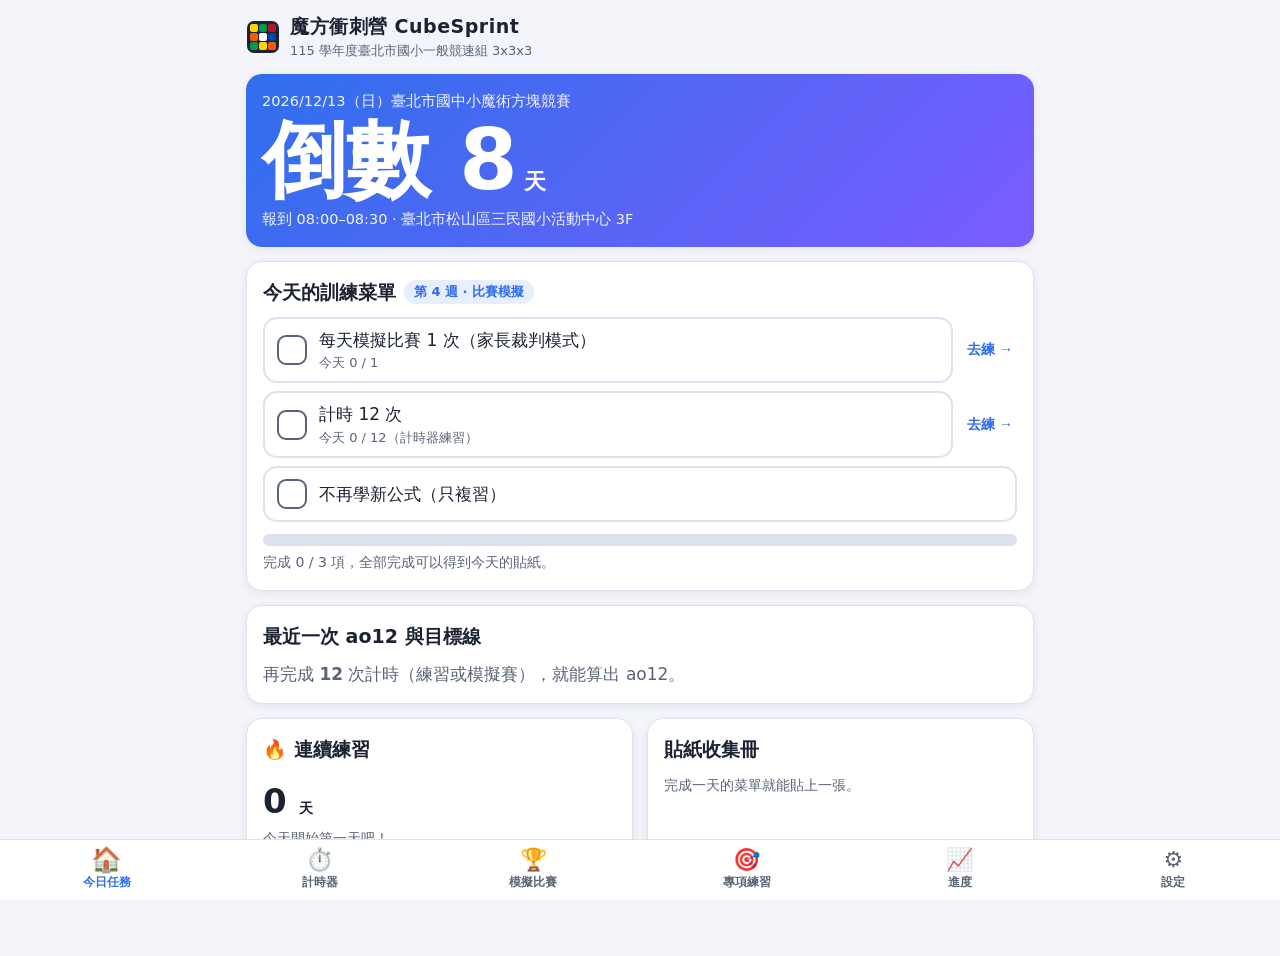
==== cubesprint/index.html @ 71c789ce "Add CubeSprint cube training site (cubesprint/index.html)" ====
<!doctype html>
<html lang="zh-Hant-TW">
<head>
<meta charset="utf-8">
<meta name="viewport" content="width=device-width,initial-scale=1,viewport-fit=cover">
<meta name="theme-color" content="#2f6fed">
<title>魔方衝刺營 CubeSprint</title>
<style>
:root{
  --bg:#f3f5fa;--card:#ffffff;--ink:#1b2333;--muted:#5a6477;--line:#dde3ee;
  --accent:#2f6fed;--accent-ink:#ffffff;--accent-soft:#e7eeff;
  --good:#16884f;--good-soft:#e2f5ea;--warn:#b85f00;--warn-soft:#fff1de;--bad:#c23434;--bad-soft:#fde7e7;
  --gold:#b88a00;--silver:#6f7b8e;--bronze:#a35d22;
  --shadow:0 2px 10px rgba(20,30,60,.07);--radius:16px;color-scheme:light;
}
@media (prefers-color-scheme:dark){
  :root:not([data-theme="light"]){
    --bg:#10141c;--card:#1a202d;--ink:#eef2fa;--muted:#a4aec2;--line:#2c3446;
    --accent:#6d9dff;--accent-ink:#0b1020;--accent-soft:#22304f;
    --good:#45c983;--good-soft:#16332a;--warn:#ffb24d;--warn-soft:#3a2a12;--bad:#ff7d7d;--bad-soft:#3b1e1e;
    --gold:#f0c641;--silver:#b9c3d4;--bronze:#e0a066;--shadow:none;color-scheme:dark;
  }
}
:root[data-theme="dark"]{
  --bg:#10141c;--card:#1a202d;--ink:#eef2fa;--muted:#a4aec2;--line:#2c3446;
  --accent:#6d9dff;--accent-ink:#0b1020;--accent-soft:#22304f;
  --good:#45c983;--good-soft:#16332a;--warn:#ffb24d;--warn-soft:#3a2a12;--bad:#ff7d7d;--bad-soft:#3b1e1e;
  --gold:#f0c641;--silver:#b9c3d4;--bronze:#e0a066;--shadow:none;color-scheme:dark;
}
*{box-sizing:border-box}
html,body{margin:0;padding:0}
body{background:var(--bg);color:var(--ink);font-family:"PingFang TC","Noto Sans TC","Microsoft JhengHei",system-ui,-apple-system,"Segoe UI",sans-serif;font-size:17px;line-height:1.55;overflow-x:hidden;padding-bottom:calc(76px + env(safe-area-inset-bottom));-webkit-tap-highlight-color:transparent}
.num,.mono{font-variant-numeric:tabular-nums}
.mono{font-family:ui-monospace,"SF Mono",Menlo,Consolas,monospace}
header.top{display:flex;align-items:center;gap:10px;padding:12px 16px;max-width:820px;margin:0 auto}
header.top .logo{width:34px;height:34px;flex:none}
header.top h1{font-size:19px;margin:0;font-weight:800;letter-spacing:.5px}
header.top .sub{font-size:13px;color:var(--muted)}
main{max-width:820px;margin:0 auto;padding:0 16px}
.page{display:none}
.page.on{display:block}
h2{font-size:19px;margin:0 0 10px;display:flex;align-items:center;gap:8px;flex-wrap:wrap}
h3{font-size:17px;margin:14px 0 8px}
.card{background:var(--card);border:1px solid var(--line);border-radius:var(--radius);padding:16px;margin:0 0 14px;box-shadow:var(--shadow)}
.muted{color:var(--muted)}
.small{font-size:14px}
.tiny{font-size:12.5px}
.pill{display:inline-block;font-size:13px;font-weight:600;padding:2px 10px;border-radius:999px;background:var(--accent-soft);color:var(--accent)}
.pill.good{background:var(--good-soft);color:var(--good)}
.pill.warn{background:var(--warn-soft);color:var(--warn)}
.grid2{display:grid;grid-template-columns:1fr 1fr;gap:14px}
.grid3{display:grid;grid-template-columns:repeat(3,1fr);gap:10px}
@media (max-width:560px){.grid2{grid-template-columns:1fr}}
.btn{appearance:none;border:1px solid var(--line);background:var(--card);color:var(--ink);font:inherit;font-weight:700;min-height:48px;padding:8px 18px;border-radius:12px;cursor:pointer;display:inline-flex;align-items:center;justify-content:center;gap:6px;text-decoration:none;touch-action:manipulation}
.btn:hover{border-color:var(--accent)}
.btn:focus-visible,.tab:focus-visible,.chk:focus-visible{outline:3px solid var(--accent);outline-offset:2px}
.btn.primary{background:var(--accent);border-color:var(--accent);color:var(--accent-ink)}
.btn.good{background:var(--good);border-color:var(--good);color:#fff}
.btn.danger{background:var(--bad);border-color:var(--bad);color:#fff}
.btn.big{min-height:64px;font-size:20px;padding:10px 24px;width:100%}
.btn.sm{min-height:48px;padding:4px 12px;font-size:15px}
.btn[disabled]{opacity:.45;cursor:not-allowed}
.btn.on{background:var(--accent-soft);border-color:var(--accent);color:var(--accent)}
.row{display:flex;gap:10px;flex-wrap:wrap;align-items:center}
.row > .grow{flex:1}
.stack > * + *{margin-top:10px}
/* nav */
nav.tabs{position:fixed;left:0;right:0;bottom:0;z-index:50;background:var(--card);border-top:1px solid var(--line);display:grid;grid-template-columns:repeat(6,1fr);padding-bottom:env(safe-area-inset-bottom)}
.tab{appearance:none;border:0;background:none;color:var(--muted);font:inherit;font-size:12px;font-weight:700;min-height:60px;display:flex;flex-direction:column;align-items:center;justify-content:center;gap:2px;cursor:pointer;padding:4px 0}
.tab .ic{font-size:22px;line-height:1}
.tab.on{color:var(--accent)}
.tab.on .ic{transform:scale(1.12)}
/* banner */
#banner{max-width:820px;margin:0 auto 10px;padding:0 16px}
#banner .inner{background:var(--warn-soft);color:var(--warn);border:1px solid var(--warn);border-radius:12px;padding:10px 14px;font-weight:700;font-size:15px}
/* home */
.hero{background:linear-gradient(135deg,var(--accent),#7b5cff);color:#fff;border:0}
.hero .days{font-size:clamp(46px,14vw,84px);font-weight:900;line-height:1;margin:6px 0}
.hero .days small{font-size:22px;font-weight:800;margin-left:6px}
.hero .meta{font-size:14.5px;opacity:.92}
.check-list{list-style:none;margin:0;padding:0}
.check-list li + li{margin-top:8px}
.chk{width:100%;display:flex;align-items:center;gap:12px;text-align:left;border:2px solid var(--line);background:var(--card);color:var(--ink);font:inherit;border-radius:14px;min-height:56px;padding:8px 12px;cursor:pointer}
.chk .box{width:30px;height:30px;border-radius:9px;border:2px solid var(--muted);flex:none;display:flex;align-items:center;justify-content:center;font-size:18px}
.chk.done{border-color:var(--good);background:var(--good-soft)}
.chk.done .box{background:var(--good);border-color:var(--good);color:#fff}
.chk .txt{flex:1}
.chk .stk{font-size:26px;animation:pop .45s ease-out}
.chk .prog{font-size:13px;color:var(--muted);display:block}
.go{font-size:14px;font-weight:700;color:var(--accent);background:none;border:0;cursor:pointer;min-height:48px;padding:0 4px;white-space:nowrap;flex:none}
@keyframes pop{0%{transform:scale(.2) rotate(-30deg);opacity:0}70%{transform:scale(1.25) rotate(8deg)}100%{transform:scale(1)}}
.bar{height:12px;border-radius:99px;background:var(--line);overflow:hidden}
.bar > i{display:block;height:100%;background:var(--good);border-radius:99px;transition:width .4s}
.bigsticker{font-size:56px;text-align:center;animation:pop .6s ease-out}
.gap-row{display:flex;align-items:center;gap:10px;padding:8px 0;border-top:1px dashed var(--line)}
.gap-row:first-of-type{border-top:0}
.dot{width:14px;height:14px;border-radius:50%;flex:none}
.c-gold{background:var(--gold)}.c-silver{background:var(--silver)}.c-bronze{background:var(--bronze)}
.stat-big{font-size:34px;font-weight:900}
.stickers{display:flex;flex-wrap:wrap;gap:6px;font-size:28px}
/* timer page */
.scramble{font-size:clamp(19px,4.6vw,26px);font-weight:700;word-spacing:4px;letter-spacing:.5px;line-height:1.5}
.pad{user-select:none;-webkit-user-select:none;touch-action:none;border:2px dashed var(--line);border-radius:20px;min-height:min(40vh,320px);display:flex;flex-direction:column;align-items:center;justify-content:center;text-align:center;padding:16px;cursor:pointer;background:var(--card)}
.pad .t{font-size:clamp(56px,17vw,120px);font-weight:900;line-height:1.05}
.pad .h{color:var(--muted);font-size:15px;margin-top:6px}
.stats{display:grid;grid-template-columns:repeat(3,1fr);gap:8px;margin-top:12px}
.stat{background:var(--bg);border-radius:12px;padding:8px 10px;text-align:center}
.stat .k{font-size:13px;color:var(--muted);font-weight:700}
.stat .v{font-size:22px;font-weight:900}
.solves{list-style:none;margin:0;padding:0}
.solves li{display:flex;align-items:center;gap:6px;padding:6px 0;border-top:1px solid var(--line);flex-wrap:wrap}
.solves li:first-child{border-top:0}
.solves .n{width:34px;color:var(--muted);font-size:14px}
.solves .tm{flex:1;font-size:20px;font-weight:800;min-width:90px}
.solves .btn.sm{min-width:52px}
/* overlay */
#ov{position:fixed;inset:0;z-index:100;background:var(--bg);display:none;flex-direction:column;align-items:center;justify-content:center;user-select:none;-webkit-user-select:none;touch-action:none;padding:16px}
#ov.show{display:flex}
#ov .lab{position:absolute;top:calc(14px + env(safe-area-inset-top));left:16px;right:120px;font-weight:800;color:var(--muted)}
#ov .x{position:absolute;top:calc(8px + env(safe-area-inset-top));right:12px}
#ov .time{font-size:clamp(84px,26vw,240px);font-weight:900;line-height:1}
#ov .hint{margin-top:14px;color:var(--muted);font-size:18px;font-weight:700;text-align:center}
#ov.hold .time{color:var(--bad)}
#ov.ready .time{color:var(--good)}
#ov.insp .time{color:var(--warn)}
#ov.res .time{color:var(--accent)}
/* modal & toast */
#modal{position:fixed;inset:0;z-index:200;background:rgba(10,14,24,.55);display:flex;align-items:center;justify-content:center;padding:16px}
#modal[hidden]{display:none}
.modal-card{background:var(--card);color:var(--ink);border-radius:18px;max-width:520px;width:100%;max-height:88vh;overflow:auto;padding:20px;border:1px solid var(--line)}
#toast{position:fixed;left:50%;top:16px;transform:translateX(-50%);z-index:300;max-width:min(92vw,520px);pointer-events:none}
#toast .t{background:var(--ink);color:var(--bg);font-weight:800;padding:12px 18px;border-radius:14px;margin-bottom:8px;box-shadow:0 6px 20px rgba(0,0,0,.25);animation:pop .35s ease-out;text-align:center}
#confetti{position:fixed;inset:0;pointer-events:none;z-index:250;overflow:hidden}
#confetti i{position:absolute;top:-20px;width:10px;height:16px;border-radius:3px;animation:fall linear forwards}
@keyframes fall{to{transform:translateY(110vh) rotate(720deg)}}
@media (prefers-reduced-motion:reduce){#confetti{display:none}.chk .stk,.bigsticker,#toast .t{animation:none}}
/* drills */
.seg{display:flex;gap:6px;flex-wrap:wrap}
.seg .btn{flex:1;min-width:0}
.alg-grid{display:grid;grid-template-columns:repeat(auto-fill,minmax(150px,1fr));gap:10px}
.alg-card{border:2px solid var(--line);border-radius:14px;padding:10px;background:var(--card);display:flex;flex-direction:column;gap:6px}
.alg-card.know{border-color:var(--good)}
.alg-card.shaky{border-color:var(--warn)}
.alg-card .nm{font-weight:900;font-size:18px}
.alg-card .al{font-size:13px;word-break:break-word}
.alg-card .st{display:grid;grid-template-columns:repeat(3,1fr);gap:4px}
.alg-card .st button{min-height:44px;font-size:13px;padding:2px;border-radius:9px;border:1px solid var(--line);background:var(--bg);color:var(--ink);font-weight:700;cursor:pointer}
.alg-card .st button.on.k{background:var(--good);color:#fff;border-color:var(--good)}
.alg-card .st button.on.s{background:var(--warn);color:#fff;border-color:var(--warn)}
.alg-card .st button.on.u{background:var(--muted);color:var(--card);border-color:var(--muted)}
.diagram{width:100%;max-width:150px;margin:0 auto;display:block}
.beat{width:46px;height:46px;border-radius:50%;background:var(--line);transition:background .05s}
.beat.on{background:var(--accent)}
input[type=range]{width:100%;min-height:40px}
input[type=number],input[type=text],select{font:inherit;min-height:48px;padding:6px 12px;border-radius:12px;border:1px solid var(--line);background:var(--bg);color:var(--ink);max-width:100%}
.switch{display:flex;align-items:center;justify-content:space-between;gap:12px;padding:10px 0;border-top:1px solid var(--line);cursor:pointer}
.switch:first-child{border-top:0}
.switch input{width:26px;height:26px;flex:none;accent-color:var(--accent)}
.test{display:flex;gap:8px;padding:6px 0;border-top:1px solid var(--line);font-size:14.5px}
.test .r{font-weight:900;flex:none;width:64px}
.test .r.p{color:var(--good)}.test .r.f{color:var(--bad)}.test .r.s{color:var(--warn)}
svg text{font-family:inherit}
.chart{width:100%;height:auto;display:block}
.legend{display:flex;gap:14px;flex-wrap:wrap;font-size:13px;color:var(--muted);margin-top:6px}
.legend span{display:inline-flex;align-items:center;gap:5px}
.legend i{display:inline-block;width:18px;height:4px;border-radius:2px}
.prob{display:grid;grid-template-columns:1fr 1fr;gap:10px}
.prob .p{background:var(--bg);border-radius:14px;padding:12px;text-align:center}
.prob .p b{display:block;font-size:34px;font-weight:900}
.mock-res{font-size:clamp(44px,13vw,72px);font-weight:900;line-height:1.1;text-align:center}
table.tb{width:100%;border-collapse:collapse;font-size:15px}
table.tb th,table.tb td{padding:6px 4px;border-top:1px solid var(--line);text-align:left}
table.tb th{color:var(--muted);font-size:13px}
.sr{position:absolute;width:1px;height:1px;overflow:hidden;clip:rect(0 0 0 0)}
</style>
</head>
<body>
<header class="top">
  <svg class="logo" viewBox="0 0 34 34" aria-hidden="true"><rect x="1" y="1" width="32" height="32" rx="7" fill="#1b2333"/><g><rect x="4" y="4" width="8" height="8" rx="2" fill="#ffd500"/><rect x="13" y="4" width="8" height="8" rx="2" fill="#009b48"/><rect x="22" y="4" width="8" height="8" rx="2" fill="#b71234"/><rect x="4" y="13" width="8" height="8" rx="2" fill="#ff5800"/><rect x="13" y="13" width="8" height="8" rx="2" fill="#ffffff"/><rect x="22" y="13" width="8" height="8" rx="2" fill="#0046ad"/><rect x="4" y="22" width="8" height="8" rx="2" fill="#009b48"/><rect x="13" y="22" width="8" height="8" rx="2" fill="#ffd500"/><rect x="22" y="22" width="8" height="8" rx="2" fill="#ff5800"/></g></svg>
  <div><h1>魔方衝刺營 CubeSprint</h1><div class="sub">115 學年度臺北市國小一般競速組 3x3x3</div></div>
</header>
<div id="banner" hidden><div class="inner" id="bannerText"></div></div>
<main>
  <section class="page" id="page-home" aria-label="今日任務"></section>
  <section class="page" id="page-timer" aria-label="計時器"></section>
  <section class="page" id="page-mock" aria-label="模擬比賽"></section>
  <section class="page" id="page-drills" aria-label="專項練習"></section>
  <section class="page" id="page-progress" aria-label="進度"></section>
  <section class="page" id="page-settings" aria-label="設定與資料"></section>
</main>
<nav class="tabs" aria-label="主選單">
  <button class="tab" data-page="home"><span class="ic">🏠</span>今日任務</button>
  <button class="tab" data-page="timer"><span class="ic">⏱️</span>計時器</button>
  <button class="tab" data-page="mock"><span class="ic">🏆</span>模擬比賽</button>
  <button class="tab" data-page="drills"><span class="ic">🎯</span>專項練習</button>
  <button class="tab" data-page="progress"><span class="ic">📈</span>進度</button>
  <button class="tab" data-page="settings"><span class="ic">⚙️</span>設定</button>
</nav>
<div id="ov" role="dialog" aria-live="polite">
  <div class="lab" id="ovLab"></div>
  <button class="btn sm x" id="ovX" type="button">✕ 取消</button>
  <div class="time num" id="ovTime">0.00</div>
  <div class="hint" id="ovHint"></div>
</div>
<div id="modal" hidden></div>
<div id="toast" aria-live="polite"></div>
<div id="confetti" aria-hidden="true"></div>

<script>
/*CORE-START*/
const CS = (function () {
  'use strict';
  const COMP_DATE = '2026-12-13';
  const INSPECTION_MS = 15000, PLUS2_MS = 17000, LIMIT_MS = 120000;
  const TARGETS = [
    { id: 'top6', label: '前六名（優勝）', short: '前六名線', seconds: 11.62, color: 'gold' },
    { id: 'merit', label: '前三十（優等）', short: '優等線', seconds: 16.48, color: 'silver' },
    { id: 'final', label: '進決賽參考', short: '進決賽參考線', seconds: 22.43, color: 'bronze' }
  ];
  const REF_POINTS = [[9.08, 1], [11.62, 6], [16.48, 30], [22.43, 48]];
  const DEFAULT_SETTINGS = { inspection_enforced: true, voice: true, hide_timer: false, nerve_factor: 1.05, inspection_practice: true, theme: 'auto', bpm: 60 };

  /* ---------- 打亂 ---------- */
  const FACES = ['R', 'L', 'U', 'D', 'F', 'B'];
  const AXIS = { R: 0, L: 0, U: 1, D: 1, F: 2, B: 2 };
  const SUF = ['', "'", '2'];
  function genScramble(rng, len) {
    rng = rng || Math.random; len = len || 20;
    const out = [];
    while (out.length < len) {
      const f = FACES[Math.floor(rng() * 6)];
      const n = out.length;
      if (n >= 1 && out[n - 1][0] === f) continue;
      if (n >= 2 && AXIS[out[n - 1][0]] === AXIS[f] && AXIS[out[n - 2][0]] === AXIS[f]) continue;
      out.push(f + SUF[Math.floor(rng() * 3)]);
    }
    return out.join(' ');
  }
  function checkScramble(s) {
    const t = s.split(' ');
    if (t.length !== 20) return '步數不是 20';
    for (let i = 0; i < t.length; i++) {
      if (!/^[RLUDFB]('|2)?$/.test(t[i])) return '出現不合法的步驟 ' + t[i];
      if (i >= 1 && t[i][0] === t[i - 1][0]) return '相鄰同面：' + t[i - 1] + ' ' + t[i];
      if (i >= 2 && AXIS[t[i][0]] === AXIS[t[i - 1][0]] && AXIS[t[i][0]] === AXIS[t[i - 2][0]]) return '連續三步同軸：' + t.slice(i - 2, i + 1).join(' ');
    }
    return null;
  }

  /* ---------- 成績統計 ---------- */
  function eff(s) { if (!s) return null; if (s.penalty === 'DNF') return Infinity; return s.ms + (s.penalty === '+2' ? 2000 : 0); }
  // values: 已含罰秒的毫秒數，DNF = Infinity；去掉最快與最慢後平均；兩次以上 DNF 結果為 DNF
  function aoN(values, n) {
    if (values.length < n) return null;
    const w = values.slice(-n);
    if (w.filter(v => v === Infinity).length >= 2) return Infinity;
    const s = w.slice().sort((a, b) => a - b);
    const mid = s.slice(1, n - 1);
    return mid.reduce((a, b) => a + b, 0) / mid.length;
  }
  function bestAoN(values, n) {
    let best = null;
    for (let i = n; i <= values.length; i++) {
      const a = aoN(values.slice(i - n, i), n);
      if (a !== null && a !== Infinity && (best === null || a < best)) best = a;
    }
    return best;
  }
  function bestOf(values) { let b = null; for (const v of values) if (Number.isFinite(v) && (b === null || v < b)) b = v; return b; }
  function meanValid(values) { const v = values.filter(Number.isFinite); return v.length ? v.reduce((a, b) => a + b, 0) / v.length : null; }
  function inspectionPenalty(elapsedMs) { if (elapsedMs <= INSPECTION_MS) return 'none'; if (elapsedMs <= PLUS2_MS) return '+2'; return 'DNF'; }
  function runLimit(elapsedMs) { return elapsedMs >= LIMIT_MS ? { ms: LIMIT_MS, penalty: 'DNF' } : null; }
  // 兩轉取最快；全部 DNF 回傳 null（＝DNF）
  function roundBest(effValues) { return bestOf(effValues); }
  function estimateRank(sec) {
    const P = REF_POINTS;
    if (sec === null || !Number.isFinite(sec)) return null;
    if (sec <= P[0][0]) return { rank: 1, faster: true };
    for (let i = 0; i < P.length - 1; i++) {
      const [x0, r0] = P[i], [x1, r1] = P[i + 1];
      if (sec <= x1) return { rank: Math.max(1, Math.round(r0 + (sec - x0) / (x1 - x0) * (r1 - r0))) };
    }
    return { rank: 48, beyond: true };
  }
  function bootstrap(msList, factor, iters, rng) {
    iters = iters || 10000; rng = rng || Math.random;
    const n = msList.length; if (!n) return null;
    let a = 0, b = 0;
    const t1 = TARGETS[0].seconds * 1000, t2 = TARGETS[1].seconds * 1000;
    for (let i = 0; i < iters; i++) {
      const x = msList[Math.floor(rng() * n)] * factor, y = msList[Math.floor(rng() * n)] * factor;
      const m = Math.min(x, y);
      if (m < t1) a++;
      if (m < t2) b++;
    }
    return { n, iters, pTop6: a / iters, pMerit: b / iters };
  }

  /* ---------- 日期與訓練計畫 ---------- */
  function pad2(n) { return (n < 10 ? '0' : '') + n; }
  function localDate(d) { d = d ? new Date(d) : new Date(); return d.getFullYear() + '-' + pad2(d.getMonth() + 1) + '-' + pad2(d.getDate()); }
  function dayNum(ds) { const [y, m, d] = ds.split('-').map(Number); return Date.UTC(y, m - 1, d) / 86400000; }
  function daysBetween(a, b) { return Math.round(dayNum(b) - dayNum(a)); }
  function dow(ds) { return new Date(dayNum(ds) * 86400000).getUTCDay(); }
  function addDays(ds, k) { const d = new Date((dayNum(ds) + k) * 86400000); return d.getUTCFullYear() + '-' + pad2(d.getUTCMonth() + 1) + '-' + pad2(d.getUTCDate()); }
  const PLAN = [
    { week: 1, start: '2026-11-13', end: '2026-11-19', focus: '建立基準', items: [
      { t: '暖身 5 次', go: 'timer' },
      { t: '十字觀察練習 10 次', auto: { type: 'cross', n: 10 }, go: 'drills:cross' },
      { t: '計時 12 次記錄 ao12', auto: { type: 'solves', n: 12 }, go: 'timer' },
      { t: 'PLL 學 3 個新公式', go: 'drills:alg' }] },
    { week: 2, start: '2026-11-20', end: '2026-11-26', focus: 'F2L 不停頓', items: [
      { t: '慢轉不停頓練習 10 次', auto: { type: 'slow', n: 10 }, go: 'drills:slow' },
      { t: '計時 12 次', auto: { type: 'solves', n: 12 }, go: 'timer' },
      { t: 'PLL 再學 3 至 4 個', go: 'drills:alg' },
      { t: '週日模擬比賽 1 次', dow: [0], auto: { type: 'mock', n: 1 }, go: 'mock' }] },
    { week: 3, start: '2026-11-27', end: '2026-12-03', focus: '速度與頂層', items: [
      { t: '十字加第一組 F2L 觀察練習 10 次', auto: { type: 'xcross', n: 10 }, go: 'drills:xcross' },
      { t: '計時 25 次', auto: { type: 'solves', n: 25 }, go: 'timer' },
      { t: '複習不熟公式', go: 'drills:alg' },
      { t: '週三與週日模擬比賽', dow: [3, 0], auto: { type: 'mock', n: 1 }, go: 'mock' }] },
    { week: 4, start: '2026-12-04', end: '2026-12-10', focus: '比賽模擬', items: [
      { t: '每天模擬比賽 1 次（家長裁判模式）', auto: { type: 'mockJudge', n: 1 }, go: 'mock' },
      { t: '計時 12 次', auto: { type: 'solves', n: 12 }, go: 'timer' },
      { t: '不再學新公式（只複習）' }] },
    { week: 5, start: '2026-12-11', end: '2026-12-12', focus: '減量與準備', items: [
      { t: '輕鬆轉 10 次保持手感' },
      { t: '檢查兩顆比賽方塊' },
      { t: '早點睡' }] }
  ];
  PLAN.forEach(w => w.items.forEach((it, i) => { it.id = 'w' + w.week + '-' + i; }));
  function planForDate(ds) {
    if (ds === COMP_DATE) return { comp: true };
    if (ds > COMP_DATE) return { after: true };
    let w = PLAN.find(p => ds >= p.start && ds <= p.end);
    let early = false;
    if (!w) { if (ds < PLAN[0].start) { w = PLAN[0]; early = true; } else return { after: true }; }
    const d = dow(ds);
    return { week: w.week, start: w.start, end: w.end, focus: w.focus, early, items: w.items.filter(it => !it.dow || it.dow.indexOf(d) >= 0) };
  }

  /* ---------- 資料格式 ---------- */
  function defaultDB() { return { app: 'CubeSprint', version: 1, solves: [], mockSessions: [], planChecks: [], algStatus: [], drills: [], settings: Object.assign({}, DEFAULT_SETTINGS), practiceSession: null }; }
  const PEN = ['none', '+2', 'DNF'], MODES = ['practice', 'mock', 'drill'];
  function normalizeDB(o) {
    if (!o || typeof o !== 'object' || Array.isArray(o)) throw new Error('檔案內容不是 CubeSprint 的資料格式');
    if (!Array.isArray(o.solves)) throw new Error('找不到成績資料（solves）');
    const d = defaultDB();
    d.solves = o.solves.map((s, i) => {
      if (!s || typeof s !== 'object') throw new Error('第 ' + (i + 1) + ' 筆成績格式錯誤');
      if (typeof s.id !== 'string' || !s.id) throw new Error('第 ' + (i + 1) + ' 筆成績缺少 id');
      if (!Number.isInteger(s.ms) || s.ms < 0) throw new Error('第 ' + (i + 1) + ' 筆成績的 ms 不是正整數');
      if (PEN.indexOf(s.penalty) < 0) throw new Error('第 ' + (i + 1) + ' 筆成績的 penalty 不正確');
      if (MODES.indexOf(s.mode) < 0) throw new Error('第 ' + (i + 1) + ' 筆成績的 mode 不正確');
      if (typeof s.timestamp !== 'string' || isNaN(Date.parse(s.timestamp))) throw new Error('第 ' + (i + 1) + ' 筆成績的時間不正確');
      return Object.assign({}, s);
    });
    const arr = (k) => (Array.isArray(o[k]) ? o[k].filter(x => x && typeof x === 'object').map(x => Object.assign({}, x)) : []);
    d.mockSessions = arr('mockSessions');
    d.planChecks = arr('planChecks').map(p => Object.assign(p, { items_done: Array.isArray(p.items_done) ? p.items_done.slice() : [] }));
    d.algStatus = arr('algStatus');
    d.drills = arr('drills');
    if (o.settings && typeof o.settings === 'object') {
      for (const k of Object.keys(DEFAULT_SETTINGS)) if (o.settings[k] !== undefined && typeof o.settings[k] === typeof DEFAULT_SETTINGS[k]) d.settings[k] = o.settings[k];
    }
    if (o.practiceSession && typeof o.practiceSession === 'object') d.practiceSession = Object.assign({}, o.practiceSession);
    return d;
  }

  /* ---------- csTimer 匯入 ---------- */
  function parseCsTimer(text) {
    let obj;
    try { obj = JSON.parse(text); } catch (e) { throw new Error('無法辨識：這不是 csTimer 匯出的 JSON 檔（請在 csTimer 用「匯出 → 匯出到檔案」）'); }
    if (!obj || typeof obj !== 'object' || Array.isArray(obj)) throw new Error('無法辨識：檔案內容不是 csTimer 的格式');
    const names = {};
    try {
      const sd = obj.properties && obj.properties.sessionData;
      const p = typeof sd === 'string' ? JSON.parse(sd) : sd;
      if (p && typeof p === 'object') for (const k in p) if (p[k] && p[k].name != null) names[k] = String(p[k].name);
    } catch (e) { /* 名稱不影響匯入 */ }
    const sessions = []; let bad = 0;
    for (const k of Object.keys(obj)) {
      const m = k.match(/^session(\d+)$/); if (!m) continue;
      let list = obj[k];
      if (typeof list === 'string') { try { list = JSON.parse(list); } catch (e) { continue; } }
      if (!Array.isArray(list)) continue;
      const solves = [];
      for (const it of list) {
        if (!Array.isArray(it) || !Array.isArray(it[0]) || typeof it[0][0] !== 'number' || typeof it[0][1] !== 'number' || it[0][1] < 0) { bad++; continue; }
        const pen = it[0][0]; let ms = Math.round(it[0][1]); let penalty = 'none';
        if (pen === -1) penalty = 'DNF'; else if (pen === 2000) penalty = '+2'; else if (pen > 0) ms += Math.round(pen);
        const ts = (typeof it[3] === 'number' && it[3] > 0) ? new Date(it[3] * 1000).toISOString() : null;
        solves.push({ ms, penalty, scramble: typeof it[1] === 'string' ? it[1] : '', timestamp: ts });
      }
      sessions.push({ key: k, num: +m[1], name: names[m[1]] || ('Session ' + m[1]), solves });
    }
    if (!sessions.length) throw new Error('無法辨識：檔案中找不到 csTimer 的 session 資料');
    sessions.sort((a, b) => a.num - b.num);
    const total = sessions.reduce((a, s) => a + s.solves.length, 0);
    if (!total) throw new Error('檔案格式看起來像 csTimer，但裡面沒有可以匯入的成績');
    return { sessions, total, bad };
  }

  /* ---------- 3x3 狀態模擬器（貼紙座標模型） ---------- */
  // 座標：x 右(R)、y 上(U)、z 前(F)。每張貼紙 = 位置 p + 法向量 n + 顏色 c
  const MV = {
    R: ['x', [1], -1], L: ['x', [-1], 1], M: ['x', [0], 1], r: ['x', [0, 1], -1], l: ['x', [-1, 0], 1], x: ['x', [-1, 0, 1], -1],
    U: ['y', [1], -1], D: ['y', [-1], 1], E: ['y', [0], 1], u: ['y', [0, 1], -1], d: ['y', [-1, 0], 1], y: ['y', [-1, 0, 1], -1],
    F: ['z', [1], -1], B: ['z', [-1], 1], S: ['z', [0], -1], f: ['z', [0, 1], -1], b: ['z', [-1, 0], 1], z: ['z', [-1, 0, 1], -1]
  };
  const AI = { x: 0, y: 1, z: 2 };
  function rot(v, axis, s) {
    const x = v[0], y = v[1], z = v[2];
    if (axis === 'x') return [x, -s * z, s * y];
    if (axis === 'y') return [s * z, y, -s * x];
    return [-s * y, s * x, z];
  }
  function solved() {
    const st = [];
    const faces = { U: [0, 1, 0], D: [0, -1, 0], R: [1, 0, 0], L: [-1, 0, 0], F: [0, 0, 1], B: [0, 0, -1] };
    for (const c of Object.keys(faces)) {
      const n = faces[c]; const idx = n.findIndex(v => v !== 0); const o = [0, 1, 2].filter(i => i !== idx);
      for (let a = -1; a <= 1; a++) for (let b = -1; b <= 1; b++) { const p = n.slice(); p[o[0]] = a; p[o[1]] = b; st.push({ p, n: n.slice(), c }); }
    }
    return st;
  }
  function parseAlg(alg) {
    return alg.trim().split(/\s+/).filter(Boolean).map(t => {
      const m = t.match(/^([RLUDFBMESrludfbxyz])(2'|2|')?$/);
      if (!m) throw new Error('公式中有無法辨識的步驟：' + t);
      return [m[1], m[2] === "'" ? 3 : (m[2] ? 2 : 1)];
    });
  }
  function applyAlg(st, alg) {
    for (const [f, k] of parseAlg(alg)) {
      const [axis, layers, s] = MV[f]; const ai = AI[axis];
      for (let t = 0; t < k; t++) for (const q of st) if (layers.indexOf(q.p[ai]) >= 0) { q.p = rot(q.p, axis, s); q.n = rot(q.n, axis, s); }
    }
    return st;
  }
  function invertAlg(alg) { return parseAlg(alg).reverse().map(([f, k]) => f + (k === 1 ? "'" : k === 2 ? '2' : '')).join(' '); }
  function colorMap(st) { const m = new Map(); for (const q of st) m.set(q.p.join(',') + '|' + q.n.join(','), q.c); return m; }
  function colAt(m, p, n) { return m.get(p.join(',') + '|' + n.join(',')); }
  const REF = solved();
  function f2lIntact(st) { const m = colorMap(st); return REF.every(r => r.p[1] === 1 || colAt(m, r.p, r.n) === r.c) && colAt(m, [0, 1, 0], [0, 1, 0]) === 'U'; }
  function topOriented(st) { const m = colorMap(st); return REF.filter(r => r.n[1] === 1).every(r => colAt(m, r.p, r.n) === 'U'); }
  const RING = [
    [[-1, 1, 1], [0, 1, 1], [1, 1, 1], [0, 0, 1]],
    [[1, 1, 1], [1, 1, 0], [1, 1, -1], [1, 0, 0]],
    [[1, 1, -1], [0, 1, -1], [-1, 1, -1], [0, 0, -1]],
    [[-1, 1, -1], [-1, 1, 0], [-1, 1, 1], [-1, 0, 0]]
  ];
  function topRing(st) { const m = colorMap(st); let s = ''; for (const r of RING) for (let i = 0; i < 3; i++) s += colAt(m, r[i], r[3]); return s; }
  // PLL 案例特徵：把「公式的反操作」套在復原方塊上（＝公式要解的案例），考慮前後 AUF 取最小字串
  function pllSignature(alg) {
    const inv = invertAlg(alg); let best = null; const AUF = ['', 'U', 'U2', "U'"];
    for (let p = 0; p < 4; p++) for (let q = 0; q < 4; q++) {
      const st = solved();
      if (p) applyAlg(st, AUF[p]);
      applyAlg(st, inv);
      if (q) applyAlg(st, AUF[q]);
      const s = topRing(st); if (best === null || s < best) best = s;
    }
    return best;
  }
  const UP = [0, 1, 0];
  const EDGES = [[0, 1, -1], [1, 1, 0], [0, 1, 1], [-1, 1, 0]];
  const CORNERS = [[-1, 1, -1], [1, 1, -1], [1, 1, 1], [-1, 1, 1]];
  function classifyOLL(st) {
    const m = colorMap(st);
    const e = EDGES.map(p => colAt(m, p, UP) === 'U');
    const ec = e.filter(Boolean).length;
    let eo = '?';
    if (ec === 4) eo = 'all'; else if (ec === 0) eo = 'dot'; else if (ec === 2) eo = (e[0] === e[2]) ? 'line' : 'L';
    const cs = CORNERS.map(p => {
      if (colAt(m, p, UP) === 'U') return { up: true };
      const nx = [p[0], 0, 0], nz = [0, 0, p[2]];
      const n = colAt(m, p, nx) === 'U' ? nx : nz;
      return { up: false, face: n.join(','), tw: Math.sign(n[2] * p[0] - n[0] * p[2]) };
    });
    const up = cs.map(c => c.up), uc = up.filter(Boolean).length;
    const off = cs.filter(c => !c.up);
    const faces = {}; off.forEach(c => { faces[c.face] = (faces[c.face] || 0) + 1; });
    const fc = Object.values(faces).sort();
    let co = '?';
    if (uc === 4) co = 'solved';
    else if (uc === 1) { const t = off.map(c => c.tw); if (t.every(v => v === 1)) co = 'sune'; else if (t.every(v => v === -1)) co = 'antisune'; }
    else if (uc === 0) {
      if (fc.join() === '2,2') { const k = Object.keys(faces); co = (k[0] === k[1].split(',').map(v => String(-v)).join(',')) ? 'H' : '?'; }
      else if (fc.join() === '1,1,2') co = 'Pi';
    } else if (uc === 2) {
      const i = up.indexOf(true), j = up.lastIndexOf(true);
      if (j - i === 2) co = 'L';
      else co = (off[0].face === off[1].face) ? 'U' : 'T';
    }
    return { eo, co };
  }
  const ALGS = [
    { id: 'pll-Aa', set: 'PLL', name: 'Aa', alg: "x R' U R' D2 R U' R' D2 R2 x'", sig: 'BBFRLBLFLFRR' },
    { id: 'pll-Ab', set: 'PLL', name: 'Ab', alg: "x R2 D2 R U R' D2 R U' R x'", sig: 'BBLFLFRFBLRR' },
    { id: 'pll-E', set: 'PLL', name: 'E', alg: "x' L' U L D' L' U' L D L' U' L D' L' U L D x", sig: 'BLFRFLFRBLBR' },
    { id: 'pll-F', set: 'PLL', name: 'F', alg: "R' U' F' R U R' U' R' F R2 U' R' U' R U R' U R", sig: 'BBBLRFRFLFLR' },
    { id: 'pll-Ga', set: 'PLL', name: 'Ga', alg: "R2 U R' U R' U' R U' R2 U' D R' U R D'", sig: 'BLFRFBLBLFRR' },
    { id: 'pll-Gb', set: 'PLL', name: 'Gb', alg: "R' U' R U D' R2 U R' U R U' R U' R2 D", sig: 'BFBLRFRLLFBR' },
    { id: 'pll-Gc', set: 'PLL', name: 'Gc', alg: "R2 U' R U' R U R' U R2 U D' R U' R' D", sig: 'BBLFRFRLBLFR' },
    { id: 'pll-Gd', set: 'PLL', name: 'Gd', alg: "R U R' U' D R2 U' R U' R' U R' U R2 D'", sig: 'BBFRFBLRLFLR' },
    { id: 'pll-H', set: 'PLL', name: 'H', alg: "M2 U M2 U2 M2 U M2", sig: 'BFBLRLFBFRLR' },
    { id: 'pll-Ja', set: 'PLL', name: 'Ja', alg: "x R2 F R F' R U2 r' U r U2 x'", sig: 'BBBLLFRRLFFR' },
    { id: 'pll-Jb', set: 'PLL', name: 'Jb', alg: "R U R' F' R U R' U' R' F R2 U' R'", sig: 'BBBLFFRLLFRR' },
    { id: 'pll-Na', set: 'PLL', name: 'Na', alg: "R U R' U R U R' F' R U R' U' R' F R2 U' R' U2 R U' R'", sig: 'BFFRLLFBBLRR' },
    { id: 'pll-Nb', set: 'PLL', name: 'Nb', alg: "R' U R U' R' F' U' F R U R' F R' F' R U' R", sig: 'BBFRRLFFBLLR' },
    { id: 'pll-Ra', set: 'PLL', name: 'Ra', alg: "R U' R' U' R U R D R' U' R D' R' U2 R'", sig: 'BBLFLBLRFRFR' },
    { id: 'pll-Rb', set: 'PLL', name: 'Rb', alg: "R2 F R U R U' R' F' R U2 R' U2 R", sig: 'BLBLBFRFLFRR' },
    { id: 'pll-T', set: 'PLL', name: 'T', alg: "R U R' U' R' F R2 U' R' U' R U R' F'", sig: 'BBLFRBLFFRLR' },
    { id: 'pll-Ua', set: 'PLL', name: 'Ua', alg: "R U' R U R U R U' R' U' R2", sig: 'BBBLFLFRFRLR' },
    { id: 'pll-Ub', set: 'PLL', name: 'Ub', alg: "R2 U R U R' U' R' U' R' U R'", sig: 'BBBLRLFLFRFR' },
    { id: 'pll-V', set: 'PLL', name: 'V', alg: "R' U R' U' R D' R' D R' U D' R2 U' R2 D R2", sig: 'BBFRFLFLBLRR' },
    { id: 'pll-Y', set: 'PLL', name: 'Y', alg: "F R U' R' U' R U R' F' R U R' U' R' F R F'", sig: 'BBFRLLFRBLFR' },
    { id: 'pll-Z', set: 'PLL', name: 'Z', alg: "M' U M2 U M2 U M' U2 M2", sig: 'BLBLBLFRFRFR' },
    { id: 'oll-eo-line', set: 'OLL', step: '第一步：頂面十字', name: '一字形', alg: "F R U R' U' F'", expect: { eo: 'line' } },
    { id: 'oll-eo-L', set: 'OLL', step: '第一步：頂面十字', name: 'L 形', alg: "f R U R' U' f'", expect: { eo: 'L' } },
    { id: 'oll-eo-dot', set: 'OLL', step: '第一步：頂面十字', name: '點（只有中心）', alg: "F R U R' U' F' f R U R' U' f'", expect: { eo: 'dot' } },
    { id: 'oll-co-sune', set: 'OLL', step: '第二步：頂面角塊', name: 'Sune', alg: "R U R' U R U2 R'", expect: { co: 'sune' } },
    { id: 'oll-co-antisune', set: 'OLL', step: '第二步：頂面角塊', name: 'Antisune', alg: "R U2 R' U' R U' R'", expect: { co: 'antisune' } },
    { id: 'oll-co-H', set: 'OLL', step: '第二步：頂面角塊', name: 'H', alg: "R U R' U R U' R' U R U2 R'", expect: { co: 'H' } },
    { id: 'oll-co-Pi', set: 'OLL', step: '第二步：頂面角塊', name: 'Pi', alg: "R U2 R2 U' R2 U' R2 U2 R", expect: { co: 'Pi' } },
    { id: 'oll-co-U', set: 'OLL', step: '第二步：頂面角塊', name: 'U（車頭燈）', alg: "R2 D R' U2 R D' R' U2 R'", expect: { co: 'U' } },
    { id: 'oll-co-T', set: 'OLL', step: '第二步：頂面角塊', name: 'T', alg: "r U R' U' r' F R F'", expect: { co: 'T' } },
    { id: 'oll-co-L', set: 'OLL', step: '第二步：頂面角塊', name: 'L（蝴蝶結）', alg: "F' r U R' U' r' F R", expect: { co: 'L' } }
  ];
  function verifyAlg(a) {
    try {
      const st = applyAlg(solved(), a.alg);
      if (!f2lIntact(st)) return { ok: false, reason: '套用後前兩層（或中心）被改變' };
      if (a.set === 'PLL') {
        if (!topOriented(st)) return { ok: false, reason: '套用後頂面朝向被改變' };
        const sig = pllSignature(a.alg);
        if (sig !== a.sig) return { ok: false, reason: '頂層排列與 ' + a.name + ' 案例不一致' };
      } else {
        const cl = classifyOLL(applyAlg(solved(), invertAlg(a.alg)));
        if (a.expect.eo && cl.eo !== a.expect.eo) return { ok: false, reason: '頂面邊塊案例不符（' + cl.eo + '）' };
        if (a.expect.co && (cl.eo !== 'all' || cl.co !== a.expect.co)) return { ok: false, reason: '頂面角塊案例不符（' + cl.co + '）' };
      }
      return { ok: true };
    } catch (e) { return { ok: false, reason: e.message }; }
  }
  function verifyAll() { const out = {}; for (const a of ALGS) out[a.id] = verifyAlg(a); return out; }
  function caseState(a) { return applyAlg(solved(), invertAlg(a.alg)); }

  /* ---------- 自我檢查（對應 acceptance_tests） ---------- */
  function selfTest() {
    const R = [];
    const add = (name, pass, detail) => R.push({ name, pass, detail });
    // 1 打亂
    let bad = null; for (let i = 0; i < 1000 && !bad; i++) { const s = genScramble(); const e = checkScramble(s); if (e) bad = s + '（' + e + '）'; }
    add('打亂公式：連續 1000 組皆 20 步、無相鄰同面、無連續三步同軸', !bad, bad || '1000 組全部合格');
    // 2-3 ao5
    const sec = a => a.map(v => v === 'DNF' ? Infinity : v * 1000);
    const a1 = aoN(sec([10, 12, 11, 13, 15]), 5);
    add('ao5 [10,12,11,13,15] = 12.00', a1 === 12000, '計算結果 ' + (a1 / 1000).toFixed(2));
    const a2 = aoN(sec([10, 12, 11, 13, 'DNF']), 5), a3 = aoN(sec([10, 12, 'DNF', 13, 'DNF']), 5);
    add('ao5 含一次 DNF = 12.00；含兩次 DNF = DNF', a2 === 12000 && a3 === Infinity, '一次 DNF：' + (a2 / 1000).toFixed(2) + '；兩次 DNF：' + (a3 === Infinity ? 'DNF' : a3));
    // 4 觀察
    const ip = [[0, 'none'], [15000, 'none'], [15001, '+2'], [16500, '+2'], [17000, '+2'], [17001, 'DNF'], [30000, 'DNF']];
    const ipBad = ip.filter(([t, p]) => inspectionPenalty(t) !== p);
    add('觀察時間：≤15 秒無罰則、15–17 秒 +2、超過 17 秒 DNF', !ipBad.length, ipBad.length ? '不符：' + ipBad.map(x => x[0]).join(',') : '7 個邊界點全部正確');
    // 5 模擬比賽取最快
    const m1 = roundBest([Infinity, 14200]), m2 = roundBest([Infinity, Infinity]);
    add('模擬比賽：[DNF, 14.20] 取 14.20；兩轉皆 DNF 為 DNF', m1 === 14200 && m2 === null, '結果 ' + (m1 / 1000).toFixed(2) + '、' + (m2 === null ? 'DNF' : m2));
    // 6 兩分鐘上限
    const l1 = runLimit(119999), l2 = runLimit(120000), l3 = runLimit(125000);
    add('2 分鐘上限：計時到 120 秒自動停止並記為 DNF', l1 === null && l2 && l2.penalty === 'DNF' && l3 && l3.ms === LIMIT_MS, '119.999 秒繼續；120 秒停止並記 DNF');
    // 7 公式驗證
    const v = verifyAll(); const fails = ALGS.filter(a => !v[a.id].ok);
    const nP = ALGS.filter(a => a.set === 'PLL' && v[a.id].ok).length, nO = ALGS.filter(a => a.set === 'OLL' && v[a.id].ok).length;
    const distinct = new Set(ALGS.filter(a => a.set === 'PLL').map(a => a.sig)).size;
    add('公式驗證：PLL 21 種、兩段式 OLL 10 種', !fails.length && nP === 21 && nO === 10 && distinct === 21, '通過 PLL ' + nP + '/21、OLL ' + nO + '/10，PLL 案例互不重複 ' + distinct + ' 種' + (fails.length ? '；未通過：' + fails.map(a => a.name + '（' + v[a.id].reason + '）').join('、') : ''));
    // 8 機率
    const b = bootstrap(new Array(50).fill(15000), 1.0, 10000);
    add('機率估計：50 次 15.00 秒、係數 1.0 → 優等線 100%、前六名線 0%', b.pMerit === 1 && b.pTop6 === 0, '低於 16.48：' + (b.pMerit * 100) + '%；低於 11.62：' + (b.pTop6 * 100) + '%');
    // 10 匯出匯入
    const db = defaultDB();
    for (let i = 0; i < 30; i++) db.solves.push({ id: 's' + i, timestamp: new Date(Date.UTC(2026, 10, 13, 10, i)).toISOString(), scramble: genScramble(), ms: 8000 + i * 317, penalty: PEN[i % 3], mode: MODES[i % 3], session_id: 'x' });
    db.mockSessions.push({ id: 'm1', date: db.solves[0].timestamp, round: 'prelim', attempts: ['s0', 's1'], best_ms: 8000 });
    const out1 = JSON.stringify(db); const back = normalizeDB(JSON.parse(out1)); const out2 = JSON.stringify(back);
    add('匯出後再匯入：筆數與數值完全一致（30 筆樣本）', out1 === out2 && back.solves.length === 30, out1 === out2 ? '匯出內容與再匯出內容逐字相同' : '內容不同');
    return R;
  }

  return { COMP_DATE, INSPECTION_MS, PLUS2_MS, LIMIT_MS, TARGETS, REF_POINTS, DEFAULT_SETTINGS, PLAN, ALGS,
    genScramble, checkScramble, eff, aoN, bestAoN, bestOf, meanValid, inspectionPenalty, runLimit, roundBest, estimateRank, bootstrap,
    localDate, daysBetween, dow, addDays, planForDate, defaultDB, normalizeDB, parseCsTimer,
    solved, applyAlg, invertAlg, pllSignature, classifyOLL, f2lIntact, topOriented, verifyAlg, verifyAll, caseState, colorMap, selfTest };
})();
/*CORE-END*/

(function () {
  'use strict';
  const KEY = 'cubesprint_v1';
  const $ = (s, r) => (r || document).querySelector(s);
  const $$ = (s, r) => Array.from((r || document).querySelectorAll(s));
  const esc = s => String(s == null ? '' : s).replace(/[&<>"']/g, c => ({ '&': '&amp;', '<': '&lt;', '>': '&gt;', '"': '&quot;', "'": '&#39;' }[c]));
  const uid = () => Date.now().toString(36) + Math.random().toString(36).slice(2, 8);
  const today = () => CS.localDate();

  /* ================= 儲存 ================= */
  let storageOK = true, storageNote = '';
  function storageAvailable() {
    try { const ls = window.localStorage; const k = '__cubesprint_test__'; ls.setItem(k, '1'); ls.removeItem(k); return true; } catch (e) { return false; }
  }
  function loadDB() {
    if (!storageAvailable()) { storageOK = false; storageNote = '⚠️ 這個瀏覽器現在不能存檔（例如無痕模式或封鎖網站資料），資料不會被保存。練完記得到「設定」匯出備份。'; return CS.defaultDB(); }
    try {
      const raw = window.localStorage.getItem(KEY);
      if (!raw) return CS.defaultDB();
      return CS.normalizeDB(JSON.parse(raw));
    } catch (e) {
      storageOK = false; storageNote = '⚠️ 讀取存檔時出了問題，為了不蓋掉原本的資料，這次的練習只暫存在記憶體，資料不會被保存。';
      return CS.defaultDB();
    }
  }
  function save() {
    if (!storageOK) return;
    try { window.localStorage.setItem(KEY, JSON.stringify(DB)); }
    catch (e) { storageOK = false; storageNote = '⚠️ 存檔失敗（可能空間已滿或被封鎖），之後的資料不會被保存，請先到「設定」匯出備份。'; showBanner(); }
  }
  function showBanner() { const b = $('#banner'); if (!storageOK) { $('#bannerText').textContent = storageNote; b.hidden = false; } else b.hidden = true; }

  let DB = loadDB();
  const S = () => DB.settings;
  const ALGV = CS.verifyAll();
  const ALGS_OK = CS.ALGS.filter(a => ALGV[a.id].ok);

  /* ================= 小工具 ================= */
  function fmt(ms) { if (ms === null || ms === undefined) return '—'; if (ms === Infinity) return 'DNF'; return (Math.floor(ms / 10) / 100).toFixed(2); }
  function fmtAvg(ms) { if (ms === null || ms === undefined) return '—'; if (ms === Infinity) return 'DNF'; return (Math.round(ms / 10) / 100).toFixed(2); }
  function fmtSolve(s) { if (s.penalty === 'DNF') return 'DNF'; return fmt(CS.eff(s)) + (s.penalty === '+2' ? '+' : ''); }
  const ts = s => Date.parse(s.timestamp);
  function fullSolves() { return DB.solves.filter(s => s.mode !== 'drill').slice().sort((a, b) => ts(a) - ts(b)); }
  function effList(list) { return list.map(CS.eff); }
  function hash(str) { let h = 2166136261; for (let i = 0; i < str.length; i++) { h ^= str.charCodeAt(i); h = Math.imul(h, 16777619); } return h >>> 0; }
  const STICKERS = ['🧊', '🚀', '⭐', '🏆', '🔥', '💎', '🎯', '⚡', '🌈', '🦄', '🐉', '🎉', '🥇', '🍀', '🌟', '🐯', '🦊', '🐼', '🎸', '🛸', '🏅', '🍩', '🌋', '🐬'];
  const sticker = k => STICKERS[hash(k) % STICKERS.length];
  function toast(msg, ms) {
    const t = document.createElement('div'); t.className = 't'; t.textContent = msg; $('#toast').appendChild(t);
    setTimeout(() => t.remove(), ms || 2600);
  }
  function confetti() {
    const box = $('#confetti'); const colors = ['#ffd500', '#009b48', '#b71234', '#0046ad', '#ff5800', '#ffffff', '#7b5cff'];
    for (let i = 0; i < 90; i++) {
      const p = document.createElement('i');
      p.style.left = Math.random() * 100 + 'vw'; p.style.background = colors[i % colors.length];
      p.style.animationDuration = (1.6 + Math.random() * 1.6) + 's'; p.style.animationDelay = (Math.random() * 0.4) + 's';
      p.style.transform = 'rotate(' + Math.random() * 360 + 'deg)';
      box.appendChild(p); setTimeout(() => p.remove(), 3800);
    }
  }
  function openModal(html, onMount) { const m = $('#modal'); m.innerHTML = '<div class="modal-card" role="dialog" aria-modal="true">' + html + '</div>'; m.hidden = false; if (onMount) onMount(m); const f = m.querySelector('[autofocus]') || m.querySelector('button'); if (f) f.focus(); }
  function closeModal() { const m = $('#modal'); m.hidden = true; m.innerHTML = ''; }
  function ask(msg, okText, danger) {
    return new Promise(res => {
      openModal('<p style="font-size:18px;font-weight:700;margin-top:0">' + esc(msg) + '</p><div class="row"><button class="btn grow" id="mNo">取消</button><button class="btn grow ' + (danger ? 'danger' : 'primary') + '" id="mYes">' + esc(okText || '確定') + '</button></div>', m => {
        $('#mNo', m).onclick = () => { closeModal(); res(false); };
        $('#mYes', m).onclick = () => { closeModal(); res(true); };
      });
    });
  }
  const modalOpen = () => !$('#modal').hidden;
  function isTyping(el) { return el && (el.tagName === 'INPUT' || el.tagName === 'TEXTAREA' || el.tagName === 'SELECT' || el.isContentEditable); }

  /* ================= 聲音 ================= */
  let AC = null;
  function audio() {
    try { if (!AC) { const C = window.AudioContext || window.webkitAudioContext; if (C) AC = new C(); } if (AC && AC.state === 'suspended') AC.resume(); } catch (e) { AC = null; }
    return AC;
  }
  function beep(freq, dur, vol, at) {
    const ac = audio(); if (!ac) return;
    try {
      const o = ac.createOscillator(), g = ac.createGain(); const t = at || ac.currentTime;
      o.frequency.value = freq || 880; o.connect(g); g.connect(ac.destination);
      g.gain.setValueAtTime(vol || 0.2, t); g.gain.exponentialRampToValueAtTime(0.0001, t + (dur || 0.12));
      o.start(t); o.stop(t + (dur || 0.12) + 0.02);
    } catch (e) { }
  }
  function say(text) {
    if (!S().voice) return;
    beep(988, 0.12, 0.25);
    try {
      if ('speechSynthesis' in window) { const u = new SpeechSynthesisUtterance(text); u.lang = 'zh-TW'; u.rate = 1.1; window.speechSynthesis.cancel(); window.speechSynthesis.speak(u); }
    } catch (e) { }
  }

  /* ================= 計時引擎 ================= */
  const HOLD_MS = 300;
  const T = {
    state: 'idle', ctx: null, inspStart: 0, runStart: 0, inspPen: 'none', inspMs: null, prev: 'idle',
    holdTimer: 0, iv: 0, arm: false, ignoreUp: false, said8: false, said12: false,
    now() { return performance.now(); },
    configure(ctx) { if (this.state === 'idle' || this.state === 'result') this.ctx = ctx; },
    busy() { return this.state !== 'idle' && this.state !== 'result'; },
    hardReset() { clearInterval(this.iv); clearTimeout(this.holdTimer); this.state = 'idle'; this.inspStart = 0; this.arm = false; this.ignoreUp = false; this.hide(); },
    press(src) {
      const c = this.ctx; if (!c) return;
      audio();
      if (this.state === 'run') { this.stop(); this.ignoreUp = (src !== 'key'); return; }
      if (this.state === 'idle') {
        if (c.judge) { toast('請裁判按「開始觀察」'); return; }
        if (c.inspection) { this.arm = true; return; }
        this.beginHold('idle'); return;
      }
      if (this.state === 'inspect') { this.beginHold('inspect'); }
    },
    release() {
      if (this.state === 'result') { this.ignoreUp = false; this.state = 'idle'; this.hide(); return; }
      if (this.ignoreUp) { this.ignoreUp = false; return; }
      if (this.state === 'idle' && this.arm) { this.arm = false; this.startInspection(); return; }
      if (this.state === 'hold') { clearTimeout(this.holdTimer); this.state = this.prev; this.paint(); return; }
      if (this.state === 'ready') this.startRun();
    },
    beginHold(prev) {
      this.prev = prev; this.state = 'hold'; this.show(); this.paint();
      clearTimeout(this.holdTimer);
      this.holdTimer = setTimeout(() => { if (this.state === 'hold') { this.state = 'ready'; this.paint(); } }, HOLD_MS);
    },
    startInspection() {
      if (!this.ctx) return;
      this.inspStart = this.now(); this.said8 = this.said12 = false; this.state = 'inspect';
      this.show(); this.paint(); this.loop();
    },
    startRun() {
      const t = this.now(); this.inspPen = 'none'; this.inspMs = null;
      if (this.ctx.inspection && this.inspStart) { this.inspMs = Math.round(t - this.inspStart); if (this.ctx.enforce) this.inspPen = CS.inspectionPenalty(this.inspMs); }
      this.inspStart = 0; this.runStart = t; this.state = 'run'; this.paint(); this.loop();
    },
    inInsp() { return !!this.inspStart && (this.state === 'inspect' || ((this.state === 'hold' || this.state === 'ready') && this.prev === 'inspect')); },
    loop() { clearInterval(this.iv); this.iv = setInterval(() => this.tick(), 31); },
    tick() {
      const t = this.now();
      if (this.inInsp()) {
        const e = t - this.inspStart;
        if (e >= 8000 && !this.said8) { this.said8 = true; say('8 秒'); }
        if (e >= 12000 && !this.said12) { this.said12 = true; say('12 秒'); }
        if (this.ctx.enforce && e > CS.PLUS2_MS) { this.finish({ ms: 0, penalty: 'DNF', reason: 'inspection', inspMs: Math.round(e) }); return; }
        this.paint(); return;
      }
      if (this.state === 'run') {
        const lim = CS.runLimit(t - this.runStart);
        if (lim) { this.finish({ ms: lim.ms, penalty: 'DNF', reason: 'limit', inspMs: this.inspMs }); return; }
        this.paint(); return;
      }
      clearInterval(this.iv);
    },
    stop() { const ms = Math.round(this.now() - this.runStart); this.finish({ ms, penalty: this.inspPen, inspMs: this.inspMs }); },
    finish(res) {
      clearInterval(this.iv); clearTimeout(this.holdTimer);
      this.state = 'result'; this.inspStart = 0; this.arm = false; this.lastRes = res; this.paint();
      const cb = this.ctx && this.ctx.onDone;
      if (cb) { try { cb(res); } catch (e) { console.error(e); } }
    },
    cancel() { const c = this.ctx; this.hardReset(); if (c && c.onCancel) c.onCancel(); },
    show() { $('#ov').classList.add('show'); document.body.style.overflow = 'hidden'; },
    hide() { $('#ov').className = ''; document.body.style.overflow = ''; },
    paint() {
      const ov = $('#ov'), tm = $('#ovTime'), hint = $('#ovHint');
      const c = this.ctx || {};
      $('#ovLab').textContent = c.label || '';
      $('#ovX').style.display = (this.state === 'run' || this.state === 'result') ? 'none' : '';
      ov.classList.remove('hold', 'ready', 'insp', 'res', 'run');
      const t = this.now();
      if (this.state === 'result') {
        const r = this.lastRes || {};
        ov.classList.add('res');
        tm.textContent = r.penalty === 'DNF' ? 'DNF' : fmt(r.ms + (r.penalty === '+2' ? 2000 : 0)) + (r.penalty === '+2' ? '+' : '');
        hint.textContent = r.reason === 'limit' ? '到了 2 分鐘上限，這次記為 DNF。沒關係，下一次再來！' : r.reason === 'inspection' ? '觀察超過 17 秒，這次記為 DNF。下次在 15 秒內開始就好！' : (r.penalty === '+2' ? '觀察超過 15 秒，加 2 秒。' : '放開手指或點一下繼續');
        return;
      }
      if (this.inInsp()) {
        const e = t - this.inspStart;
        ov.classList.add(this.state === 'hold' ? 'hold' : this.state === 'ready' ? 'ready' : 'insp');
        if (e <= CS.INSPECTION_MS) tm.textContent = String(Math.max(1, Math.ceil((CS.INSPECTION_MS - e) / 1000)));
        else tm.textContent = this.ctx.enforce ? '+2' : '開始！';
        hint.textContent = this.state === 'ready' ? '放開就開始計時！' : this.state === 'hold' ? '繼續按住…變綠色再放開' : (c.inspectHint || '觀察中…準備好就按住畫面（或空白鍵），放開開始');
        return;
      }
      if (this.state === 'hold' || this.state === 'ready') {
        ov.classList.add(this.state); tm.textContent = '0.00';
        hint.textContent = this.state === 'ready' ? '放開就開始計時！' : '繼續按住…變綠色再放開'; return;
      }
      if (this.state === 'run') {
        ov.classList.add('run');
        const e = t - this.runStart;
        if (c.hideable && S().hide_timer) tm.textContent = '計時中'; else tm.textContent = fmt(e);
        hint.textContent = '完成後點一下畫面或按任意鍵停止'; return;
      }
    }
  };
  // 事件：鍵盤
  function timerKeysActive() { return T.ctx && !modalOpen() && (T.busy() || T.state === 'result' || (T.ctx.active && T.ctx.active())); }
  document.addEventListener('keydown', e => {
    if (!timerKeysActive() || (isTyping(e.target) && !T.busy())) return;
    if (e.code === 'Space') { e.preventDefault(); if (!e.repeat) T.press('space'); return; }
    if (T.state === 'run') { e.preventDefault(); T.press('key'); return; }
    if (e.key === 'Escape' && T.busy()) { T.cancel(); }
  });
  document.addEventListener('keyup', e => {
    if (!T.ctx) return;
    if (e.code === 'Space' && (timerKeysActive())) { e.preventDefault(); T.release(); return; }
    if (T.state === 'result') T.release();
  });
  // 事件：觸控／滑鼠
  let pointerHeld = false;
  $('#ov').addEventListener('pointerdown', e => { if (e.target.closest('#ovX')) return; e.preventDefault(); pointerHeld = true; T.press('pointer'); });
  document.addEventListener('pointerdown', e => {
    const pad = e.target.closest('[data-pad]'); if (!pad || !T.ctx || modalOpen()) return;
    if (!T.ctx.active || !T.ctx.active()) return;
    e.preventDefault(); pointerHeld = true; T.press('pointer');
  });
  function upHandler() { if (!pointerHeld) return; pointerHeld = false; T.release(); }
  document.addEventListener('pointerup', upHandler);
  document.addEventListener('pointercancel', upHandler);
  $('#ovX').addEventListener('click', () => T.cancel());
  document.addEventListener('contextmenu', e => { if (e.target.closest('[data-pad],#ov')) e.preventDefault(); });

  /* ================= 頁面切換 ================= */
  let page = 'home';
  const PAGES = ['home', 'timer', 'mock', 'drills', 'progress', 'settings'];
  function go(p) {
    let sub = null;
    if (p.indexOf(':') > 0) { sub = p.split(':')[1]; p = p.split(':')[0]; }
    if (PAGES.indexOf(p) < 0) p = 'home';
    if (T.busy()) T.hardReset();
    page = p;
    if (p === 'drills' && sub) { if (sub === 'xcross') { DR.sub = 'cross'; DR.cross.variant = 'xcross'; } else if (sub === 'cross') { DR.sub = 'cross'; DR.cross.variant = 'cross'; } else DR.sub = sub; }
    $$('.page').forEach(s => s.classList.toggle('on', s.id === 'page-' + p));
    $$('.tab').forEach(b => { b.classList.toggle('on', b.dataset.page === p); b.setAttribute('aria-current', b.dataset.page === p ? 'page' : 'false'); });
    try { history.replaceState(null, '', '#' + p); } catch (e) { }
    render(); window.scrollTo(0, 0);
  }
  function render() {
    stopRestTimer();
    ({ home: renderHome, timer: renderTimer, mock: renderMock, drills: renderDrills, progress: renderProgress, settings: renderSettings })[page]();
  }
  $$('.tab').forEach(b => b.addEventListener('click', () => go(b.dataset.page)));

  // 動作委派
  const ACT = {};
  document.addEventListener('click', e => {
    const el = e.target.closest('[data-act]'); if (!el) return;
    const f = ACT[el.dataset.act]; if (f) f(el, e);
  });
  ACT.go = el => go(el.dataset.to);

  /* ================= 今日任務 ================= */
  function dayCounts(ds) {
    const c = { solves: 0, cross: 0, xcross: 0, slow: 0, mock: 0, mockJudge: 0 };
    for (const s of DB.solves) if (s.mode === 'practice' && CS.localDate(s.timestamp) === ds) c.solves++;
    for (const d of DB.drills) if (c[d.type] !== undefined && CS.localDate(d.timestamp) === ds) c[d.type]++;
    for (const m of DB.mockSessions) if (m.round === 'final' && CS.localDate(m.date) === ds) { c.mock++; if (m.judge) c.mockJudge++; }
    return c;
  }
  function planCheck(ds, create) {
    let p = DB.planChecks.find(x => x.date === ds);
    if (!p && create) { p = { date: ds, items_done: [] }; DB.planChecks.push(p); }
    return p;
  }
  function activeDays() {
    const set = new Set();
    DB.solves.forEach(s => set.add(CS.localDate(s.timestamp)));
    DB.drills.forEach(d => set.add(CS.localDate(d.timestamp)));
    DB.planChecks.forEach(p => { if (p.items_done && p.items_done.length) set.add(p.date); });
    return set;
  }
  function streak() {
    const set = activeDays(); let d = today(); let n = 0; let todayDone = set.has(d);
    if (!todayDone) d = CS.addDays(d, -1);
    while (set.has(d)) { n++; d = CS.addDays(d, -1); }
    return { n, todayDone };
  }
  function completedDays() {
    const out = [];
    for (const p of DB.planChecks) {
      const pl = CS.planForDate(p.date); if (!pl.items) continue;
      if (pl.items.length && pl.items.every(it => p.items_done.indexOf(it.id) >= 0)) out.push(p.date);
    }
    return out.sort();
  }
  function gapLines(ao) {
    return CS.TARGETS.map(t => {
      const d = ao / 1000 - t.seconds;
      const txt = d > 0 ? '距離' + t.short + '還差 <b>' + d.toFixed(2) + '</b> 秒' : '已經比' + t.short + '快 <b>' + (-d).toFixed(2) + '</b> 秒 🎉';
      return '<div class="gap-row"><span class="dot c-' + t.color + '"></span><span class="grow">' + esc(t.label) + ' <span class="muted num">' + t.seconds.toFixed(2) + '</span><br><span class="small">' + txt + '</span></span></div>';
    }).join('');
  }
  function renderHome() {
    const ds = today();
    const days = CS.daysBetween(ds, CS.COMP_DATE);
    const pl = CS.planForDate(ds);
    let html = '<div class="card hero"><div class="meta">2026/12/13（日）臺北市國中小魔術方塊競賽</div>';
    if (days > 0) html += '<div class="days num">倒數 ' + days + '<small>天</small></div>';
    else if (days === 0) html += '<div class="days">就是今天！</div>';
    else html += '<div class="days" style="font-size:40px">比賽結束，辛苦了！</div>';
    html += '<div class="meta">報到 08:00–08:30 · 臺北市松山區三民國小活動中心 3F</div></div>';

    // 今日菜單
    if (pl.comp) {
      html += '<div class="card"><h2>🏁 比賽日檢查表</h2><ul class="check-list">' + ['帶兩顆標準配色的比賽方塊（不能用藍牙方塊）', '08:00–08:30 完成報到', '每轉都有 15 秒觀察，記得在 15 秒內開始', '每輪兩轉取最快一次：第一轉不順也沒關係，第二轉重新來過', '深呼吸，照平常練習的節奏轉'].map(t => '<li class="chk"><span class="box">✓</span><span class="txt">' + esc(t) + '</span></li>').join('') + '</ul></div>';
    } else if (pl.after) {
      html += '<div class="card"><h2>🎉 比賽結束了</h2><p>這個月的練習都記錄在「進度」頁，可以匯出 JSON 留作紀念。</p></div>';
    } else {
      const pc = planCheck(ds, false) || { items_done: [] };
      const cnt = dayCounts(ds);
      let changed = false;
      for (const it of pl.items) if (it.auto && cnt[it.auto.type] >= it.auto.n && pc.items_done.indexOf(it.id) < 0) { const p = planCheck(ds, true); p.items_done.push(it.id); changed = true; }
      if (changed) save();
      const done = (planCheck(ds, false) || { items_done: [] }).items_done;
      const nDone = pl.items.filter(it => done.indexOf(it.id) >= 0).length;
      html += '<div class="card"><h2>今天的訓練菜單 <span class="pill">第 ' + pl.week + ' 週 · ' + esc(pl.focus) + '</span></h2>';
      if (pl.early) html += '<p class="small muted" style="margin-top:0">第 1 週從 11/13 開始，今天可以先熱身、熟悉網站。</p>';
      html += '<ul class="check-list">';
      for (const it of pl.items) {
        const isDone = done.indexOf(it.id) >= 0;
        let prog = '';
        if (it.auto) prog = '<span class="prog">今天 ' + Math.min(cnt[it.auto.type], it.auto.n) + ' / ' + it.auto.n + (it.auto.type === 'solves' ? '（計時器練習）' : '') + '</span>';
        html += '<li class="row" style="flex-wrap:nowrap"><button class="chk ' + (isDone ? 'done' : '') + '" data-act="plan" data-id="' + it.id + '" aria-pressed="' + isDone + '"><span class="box">' + (isDone ? '✓' : '') + '</span><span class="txt">' + esc(it.t) + prog + '</span>' + (isDone ? '<span class="stk">' + sticker(ds + it.id) + '</span>' : '') + '</button>' + (it.go ? '<button class="go" data-act="go" data-to="' + it.go + '">去練 →</button>' : '') + '</li>';
      }
      html += '</ul><div style="margin-top:12px" class="bar" aria-label="完成進度"><i style="width:' + Math.round(nDone / pl.items.length * 100) + '%"></i></div>';
      if (nDone === pl.items.length) html += '<div class="bigsticker">' + sticker('day' + ds) + '</div><p style="text-align:center;font-weight:800;margin:0">今天的菜單全部完成，獲得一張貼紙！</p>';
      else html += '<p class="small muted" style="margin:6px 0 0">完成 ' + nDone + ' / ' + pl.items.length + ' 項，全部完成可以得到今天的貼紙。</p>';
      html += '</div>';
    }

    // ao12 差距
    const full = effList(fullSolves());
    const ao12 = CS.aoN(full, 12);
    html += '<div class="card"><h2>最近一次 ao12 與目標線</h2>';
    if (ao12 === null) html += '<p class="muted" style="margin:0">再完成 <b>' + (12 - full.length) + '</b> 次計時（練習或模擬賽），就能算出 ao12。</p>';
    else if (ao12 === Infinity) html += '<p style="margin:0">最近 12 次裡有兩次以上 DNF，ao12 暫時是 DNF。多轉幾次就會更新！</p>';
    else html += '<div class="stat-big num">' + fmtAvg(ao12) + ' <span class="small muted">秒</span></div>' + gapLines(ao12);
    html += '</div>';

    // 連續天數與貼紙
    const st = streak(); const cd = completedDays();
    html += '<div class="grid2"><div class="card"><h2>🔥 連續練習</h2><div class="stat-big num">' + st.n + ' <span class="small">天</span></div><p class="small muted" style="margin:0">' + (st.todayDone ? '今天已經練習了，很棒！' : (st.n ? '今天練一下就會變成 ' + (st.n + 1) + ' 天！' : '今天開始第一天吧！')) + '</p></div>';
    html += '<div class="card"><h2>貼紙收集冊</h2>' + (cd.length ? '<div class="stickers">' + cd.map(d => '<span title="' + d + '">' + sticker('day' + d) + '</span>').join('') + '</div>' : '<p class="small muted" style="margin:0">完成一天的菜單就能貼上一張。</p>') + '</div></div>';
    $('#page-home').innerHTML = html;
  }
  ACT.plan = el => {
    const ds = today(); const p = planCheck(ds, true); const id = el.dataset.id; const i = p.items_done.indexOf(id);
    if (i >= 0) p.items_done.splice(i, 1); else { p.items_done.push(id); }
    save(); renderHome();
    const pl = CS.planForDate(ds);
    if (i < 0 && pl.items && pl.items.every(it => p.items_done.indexOf(it.id) >= 0)) { confetti(); toast('今天的菜單全部完成！' + sticker('day' + ds)); }
  };

  /* ================= 成績紀錄與個人紀錄 ================= */
  function recordFull(solve) {
    const before = effList(fullSolves());
    const pbS = CS.bestOf(before), pb5 = CS.bestAoN(before, 5), pb12 = CS.bestAoN(before, 12);
    DB.solves.push(solve); save();
    const after = effList(fullSolves());
    const e = CS.eff(solve);
    const msgs = [];
    if (pbS !== null && Number.isFinite(e) && e < pbS) msgs.push('最佳單次 ' + fmt(e));
    const n5 = CS.bestAoN(after, 5), n12 = CS.bestAoN(after, 12);
    if (pb5 !== null && n5 !== null && n5 < pb5) msgs.push('最佳 ao5 ' + fmtAvg(n5));
    if (pb12 !== null && n12 !== null && n12 < pb12) msgs.push('最佳 ao12 ' + fmtAvg(n12));
    if (msgs.length) { confetti(); toast('🎉 破個人紀錄！' + msgs.join('、'), 4000); }
    else if (solve.penalty === 'DNF') toast('這次沒完成也沒關係，下一次會更好！');
  }

  /* ================= 計時器 ================= */
  let curScramble = CS.genScramble();
  function practiceSessionId() {
    const ds = today();
    if (!DB.practiceSession || DB.practiceSession.date !== ds) { DB.practiceSession = { id: 'p-' + uid(), date: ds }; save(); }
    return DB.practiceSession.id;
  }
  const ctxPractice = () => ({
    label: '練習 · 計時器', inspection: S().inspection_practice, enforce: S().inspection_practice && S().inspection_enforced, hideable: true,
    active: () => page === 'timer',
    onDone: res => {
      const solve = { id: uid(), timestamp: new Date().toISOString(), scramble: curScramble, ms: res.ms, penalty: res.penalty, mode: 'practice', session_id: practiceSessionId() };
      if (res.inspMs != null) solve.inspection_ms = res.inspMs;
      recordFull(solve);
      curScramble = CS.genScramble();
      renderTimer();
    }
  });
  function sessionSolves() { const id = DB.practiceSession && DB.practiceSession.id; return DB.solves.filter(s => s.session_id === id && s.mode === 'practice').sort((a, b) => ts(a) - ts(b)); }
  function renderTimer() {
    T.configure(ctxPractice());
    const ss = DB.practiceSession && DB.practiceSession.date === today() ? sessionSolves() : [];
    const ev = effList(ss);
    const last = ss.length ? ss[ss.length - 1] : null;
    const allBest = CS.bestOf(effList(fullSolves()));
    const insp = S().inspection_practice;
    let html = '<div class="card"><div class="row"><h2 class="grow" style="margin:0">打亂公式</h2><button class="btn sm" data-act="newScr">🔄 換一個</button></div><div class="scramble mono" style="margin-top:8px">' + esc(curScramble) + '</div><p class="tiny muted" style="margin:6px 0 0">打亂時白色在上、綠色朝前（WCA 標準），照公式轉。</p></div>';
    html += '<div class="pad" data-pad="timer" role="button" tabindex="0" aria-label="計時區：按住空白鍵或按住這裡"><div class="t num">' + (last ? esc(fmtSolve(last)) : '0.00') + '</div><div class="h">' + (insp ? '點一下（或按空白鍵）開始 15 秒觀察，<br>準備好後按住，變綠色放開開始計時' : '按住空白鍵或按住這裡，變綠色放開開始') + '</div></div>';
    html += '<div class="stats">' +
      stat('本次', last ? fmtSolve(last) : '—') + stat('最佳單次', fmt(CS.bestOf(ev))) + stat('ao5', fmtAvg(CS.aoN(ev, 5))) +
      stat('ao12', fmtAvg(CS.aoN(ev, 12))) + stat('本場平均', fmtAvg(CS.meanValid(ev))) + stat('完成次數', String(ss.length)) + '</div>';
    html += '<p class="small muted">個人最佳單次：<b class="num">' + fmt(allBest) + '</b> · 觀察 ' + (insp ? '開' : '關') + ' · 罰則 ' + (insp && S().inspection_enforced ? '開' : '關') + ' · 隱藏時間 ' + (S().hide_timer ? '開' : '關') + '（可在設定調整）</p>';
    html += '<div class="card"><div class="row"><h2 class="grow" style="margin:0">本場成績</h2><button class="btn sm" data-act="newSession">開新場次</button></div>';
    if (!ss.length) html += '<p class="muted">還沒有成績，開始第一轉吧！</p>';
    else {
      html += '<ul class="solves">';
      ss.slice().reverse().slice(0, 60).forEach((s, i) => {
        const n = ss.length - i;
        html += '<li><span class="n">' + n + '</span><span class="tm num">' + esc(fmtSolve(s)) + '</span>' +
          '<button class="btn sm ' + (s.penalty === '+2' ? 'on' : '') + '" data-act="pen" data-id="' + esc(s.id) + '" data-p="+2" aria-pressed="' + (s.penalty === '+2') + '">+2</button>' +
          '<button class="btn sm ' + (s.penalty === 'DNF' ? 'on' : '') + '" data-act="pen" data-id="' + esc(s.id) + '" data-p="DNF" aria-pressed="' + (s.penalty === 'DNF') + '">DNF</button>' +
          '<button class="btn sm" data-act="del" data-id="' + esc(s.id) + '" aria-label="刪除第 ' + n + ' 次">🗑</button></li>';
      });
      html += '</ul>';
    }
    html += '</div>';
    $('#page-timer').innerHTML = html;
  }
  function stat(k, v) { return '<div class="stat"><div class="k">' + k + '</div><div class="v num">' + esc(v) + '</div></div>'; }
  ACT.newScr = () => { curScramble = CS.genScramble(); renderTimer(); };
  ACT.newSession = async () => { if (await ask('要開始新的一場嗎？舊的成績會保留在進度頁。', '開新場次')) { DB.practiceSession = { id: 'p-' + uid(), date: today() }; save(); renderTimer(); } };
  ACT.pen = el => { const s = DB.solves.find(x => x.id === el.dataset.id); if (!s) return; s.penalty = s.penalty === el.dataset.p ? 'none' : el.dataset.p; save(); render(); };
  ACT.del = async el => { if (await ask('確定要刪除這次成績嗎？', '刪除', true)) { DB.solves = DB.solves.filter(x => x.id !== el.dataset.id); save(); render(); } };

  /* ================= 模擬比賽 ================= */
  let MK = null;
  let restIv = 0;
  function stopRestTimer() { clearInterval(restIv); restIv = 0; }
  function newMock(judge) { return { id: 'mk-' + uid(), judge, step: 'attempt', round: 'prelim', idx: 0, scr: { prelim: [CS.genScramble(), CS.genScramble()], final: [CS.genScramble(), CS.genScramble()] }, res: { prelim: [], final: [] }, sess: {}, pending: null, restEnd: 0 }; }
  const RN = { prelim: '初賽', final: '決賽' };
  const ctxMock = () => ({
    label: (MK ? RN[MK.round] + ' · 第 ' + (MK.idx + 1) + ' 轉' : '模擬比賽') + (MK && MK.judge ? ' · 家長裁判' : ''),
    inspection: true, enforce: true, judge: !!(MK && MK.judge), hideable: true,
    active: () => page === 'mock' && MK && MK.step === 'attempt',
    onDone: res => { MK.pending = res; MK.step = 'pending'; renderMock(); }
  });
  function rankText(ms) {
    if (ms === null) return '這輪兩轉都是 DNF，沒關係，正式比賽前多練幾次模擬就會更穩！';
    const r = CS.estimateRank(ms / 1000);
    let t = r.faster ? '比 114 年決賽第 1 名還快！' : r.beyond ? '若在 114 年決賽，大約在第 48 名之後' : '若在 114 年決賽，大約可排 <b>第 ' + r.rank + ' 名</b>';
    return t + '<br><span class="tiny muted">（估計值：以 114 年決賽第 1、6、30、48 名的成績做線性插值，僅供參考）</span>';
  }
  function renderMock() {
    T.configure(ctxMock());
    const el = $('#page-mock');
    if (!MK) {
      const judge = !!renderMock.judge;
      el.innerHTML = '<div class="card"><h2>🏆 模擬比賽</h2><p style="margin-top:0">完全照 115 學年度比賽規則：</p><ul>' +
        '<li>初賽、決賽各兩轉，<b>取最快一次</b></li><li>每轉 <b>15 秒觀察</b>：超過 15 秒 +2、超過 17 秒 DNF</li><li>每轉上限 <b>2 分鐘</b>，超過記為 DNF</li><li>初賽和決賽中間有休息時間</li></ul>' +
        '<p class="small muted">去年決賽選手兩轉中較慢的那次，中位數大約比較快的那次慢 17.6%，所以兩轉都要穩穩地轉。</p>' +
        '<label class="switch"><span><b>家長裁判模式</b><br><span class="small muted">由家長按「開始觀察」，完成後由家長確認成績，模擬旁邊有裁判的感覺</span></span><input type="checkbox" id="mkJudge" ' + (judge ? 'checked' : '') + '></label>' +
        '<button class="btn primary big" data-act="mkStart" style="margin-top:10px">開始模擬比賽</button></div>' + mockHistoryCard(5);
      $('#mkJudge').onchange = e => { renderMock.judge = e.target.checked; };
      return;
    }
    const round = MK.round, n = MK.idx;
    let html = '<div class="card"><div class="row"><span class="pill ' + (MK.judge ? 'warn' : '') + '">' + RN[round] + (MK.judge ? ' · 家長裁判模式' : '') + '</span><span class="grow"></span><button class="btn sm" data-act="mkQuit">放棄這場</button></div>';
    if (MK.step === 'attempt') {
      html += '<h2 style="margin-top:12px">' + RN[round] + ' · 第 ' + (n + 1) + ' 轉 / 共 2 轉</h2>';
      html += '<p class="small muted" style="margin-top:0">' + (MK.judge ? '請家長照下面的打亂把方塊轉好，蓋起來放在選手面前。' : '照下面的打亂把方塊轉好（請家長幫忙更像比賽），先不要看。') + '</p>';
      html += '<div class="scramble mono">' + esc(MK.scr[round][n]) + '</div></div>';
      if (MK.judge) html += '<button class="btn primary big" data-act="mkJudgeStart">🧑‍⚖️ 裁判：開始 15 秒觀察</button><p class="small muted">裁判按下後就開始觀察倒數，選手準備好後按住畫面、放開開始計時。</p>';
      else html += '<div class="pad" data-pad="mock" role="button" tabindex="0" aria-label="點一下開始 15 秒觀察"><div class="t" style="font-size:44px">準備好了嗎？</div><div class="h">點一下（或按空白鍵）開始 15 秒觀察</div></div>';
      html += prevAttempts();
    } else if (MK.step === 'pending') {
      const r = MK.pending;
      html += '<h2 style="margin-top:12px">' + RN[round] + ' · 第 ' + (n + 1) + ' 轉成績' + (MK.judge ? '（請裁判確認）' : '') + '</h2>';
      const shown = r.penalty === 'DNF' ? 'DNF' : fmt(r.ms + (r.penalty === '+2' ? 2000 : 0)) + (r.penalty === '+2' ? '+' : '');
      html += '<div class="mock-res num">' + shown + '</div>';
      if (r.reason === 'limit') html += '<p style="text-align:center">到了 2 分鐘上限，記為 DNF。</p>';
      if (r.reason === 'inspection') html += '<p style="text-align:center">觀察超過 17 秒，記為 DNF。</p>';
      if (r.inspMs != null && r.reason !== 'inspection') html += '<p class="small muted" style="text-align:center">觀察用了 ' + (r.inspMs / 1000).toFixed(1) + ' 秒</p>';
      html += '<p class="small muted">' + (MK.judge ? '裁判可以修正判定（例如最後一層沒轉正 +2）：' : '如果需要修正判定：') + '</p><div class="seg">' +
        ['none', '+2', 'DNF'].map(p => '<button class="btn ' + (r.penalty === p ? 'on' : '') + '" data-act="mkPen" data-p="' + p + '" aria-pressed="' + (r.penalty === p) + '">' + (p === 'none' ? '無罰則' : p) + '</button>').join('') + '</div>' +
        '<button class="btn ' + (MK.judge ? 'good' : 'primary') + ' big" style="margin-top:12px" data-act="mkConfirm">' + (MK.judge ? '✍️ 裁判確認成績' : '記錄成績') + '</button></div>';
    } else if (MK.step === 'roundResult') {
      const ms = MK.res[round].map(x => CS.eff(x));
      const best = CS.roundBest(ms);
      html += '<h2 style="margin-top:12px">' + RN[round] + '結果</h2><table class="tb"><tr><th>第 1 轉</th><th>第 2 轉</th><th>取最快</th></tr><tr class="num"><td>' + esc(fmtSolve(MK.res[round][0])) + '</td><td>' + esc(fmtSolve(MK.res[round][1])) + '</td><td><b>' + fmt(best === null ? Infinity : best) + '</b></td></tr></table>';
      html += '<p>' + rankText(best) + '</p>' + (best !== null ? '<div>' + gapLines(best) + '</div>' : '');
      if (round === 'prelim') html += '<p class="small muted">正式比賽初賽取前 50 名晉級決賽。</p><button class="btn primary big" data-act="mkBreak">休息一下 ☕</button>';
      else html += '<button class="btn primary big" data-act="mkDone">看總結 🎉</button>';
      html += '</div>';
    } else if (MK.step === 'break') {
      const left = Math.max(0, Math.ceil((MK.restEnd - Date.now()) / 1000));
      html += '<h2 style="margin-top:12px">☕ 休息時間</h2><div class="mock-res num" id="restLeft">' + Math.floor(left / 60) + ':' + String(left % 60).padStart(2, '0') + '</div>' +
        '<ul><li>喝口水、甩甩手、轉轉手腕</li><li>深呼吸三次：吸氣 4 秒、吐氣 6 秒</li><li>想想初賽哪裡順、哪裡可以更穩</li><li>決賽一樣是兩轉取最快，重新開始！</li></ul>' +
        '<button class="btn primary big" data-act="mkFinal">我準備好了，進入決賽</button></div>';
      restIv = setInterval(() => { const l = Math.max(0, Math.ceil((MK.restEnd - Date.now()) / 1000)); const e = $('#restLeft'); if (e) e.textContent = Math.floor(l / 60) + ':' + String(l % 60).padStart(2, '0'); if (!l) { stopRestTimer(); beep(660, .2, .2); } }, 500);
    } else if (MK.step === 'done') {
      const bp = CS.roundBest(MK.res.prelim.map(CS.eff)), bf = CS.roundBest(MK.res.final.map(CS.eff));
      html += '<h2 style="margin-top:12px">🎉 模擬比賽完成！</h2><table class="tb"><tr><th>輪次</th><th>第 1 轉</th><th>第 2 轉</th><th>取最快</th></tr>' +
        ['prelim', 'final'].map(r => { const b = CS.roundBest(MK.res[r].map(CS.eff)); return '<tr class="num"><td>' + RN[r] + '</td><td>' + esc(fmtSolve(MK.res[r][0])) + '</td><td>' + esc(fmtSolve(MK.res[r][1])) + '</td><td><b>' + fmt(b === null ? Infinity : b) + '</b></td></tr>'; }).join('') + '</table>';
      html += '<h3>決賽排名估計</h3><p>' + rankText(bf) + '</p>';
      html += '<p>' + (bf !== null && (bp === null || bf <= bp) ? '決賽比初賽更快，越比越穩，太棒了！' : '每一場模擬都在幫正式比賽做準備，繼續加油！') + '</p>';
      html += '<div class="row"><button class="btn primary grow" data-act="mkAgain">再來一場</button><button class="btn grow" data-act="go" data-to="progress">看進度</button></div></div>';
    }
    el.innerHTML = html;
  }
  function prevAttempts() {
    const r = MK.res[MK.round]; if (!r.length) return '';
    return '<p class="small muted">' + RN[MK.round] + '第 1 轉：<b class="num">' + esc(fmtSolve(r[0])) + '</b></p>';
  }
  ACT.mkStart = () => { MK = newMock(!!renderMock.judge); renderMock(); };
  ACT.mkJudgeStart = () => { if (MK && MK.step === 'attempt') { T.configure(ctxMock()); T.startInspection(); } };
  ACT.mkPen = el => { if (MK && MK.pending) { MK.pending.penalty = el.dataset.p; renderMock(); } };
  ACT.mkConfirm = () => {
    const r = MK.pending, round = MK.round;
    if (!MK.sess[round]) MK.sess[round] = 'ms-' + uid();
    const solve = { id: uid(), timestamp: new Date().toISOString(), scramble: MK.scr[round][MK.idx], ms: r.ms, penalty: r.penalty, mode: 'mock', session_id: MK.sess[round] };
    if (r.inspMs != null) solve.inspection_ms = r.inspMs;
    recordFull(solve);
    MK.res[round].push(solve); MK.pending = null; MK.idx++;
    if (MK.idx < 2) { MK.step = 'attempt'; }
    else {
      const best = CS.roundBest(MK.res[round].map(CS.eff));
      DB.mockSessions.push({ id: MK.sess[round], date: new Date().toISOString(), round, attempts: MK.res[round].map(s => s.id), best_ms: best, mock_id: MK.id, judge: MK.judge });
      save(); MK.step = 'roundResult';
    }
    renderMock();
  };
  ACT.mkBreak = () => { MK.step = 'break'; MK.restEnd = Date.now() + 3 * 60 * 1000; renderMock(); };
  ACT.mkFinal = () => { stopRestTimer(); MK.round = 'final'; MK.idx = 0; MK.step = 'attempt'; renderMock(); };
  ACT.mkDone = () => { MK.step = 'done'; const bf = CS.roundBest(MK.res.final.map(CS.eff)); if (bf !== null) confetti(); renderMock(); };
  ACT.mkAgain = () => { MK = null; renderMock(); };
  ACT.mkQuit = async () => { if (await ask('要放棄這場模擬比賽嗎？已經記錄的成績會保留。', '放棄', true)) { stopRestTimer(); MK = null; renderMock(); } };
  function mockEvents() {
    const map = new Map();
    for (const m of DB.mockSessions) { const k = m.mock_id || m.id; if (!map.has(k)) map.set(k, { id: k, date: m.date, judge: !!m.judge }); map.get(k)[m.round] = m; }
    return Array.from(map.values()).sort((a, b) => Date.parse(b.date) - Date.parse(a.date));
  }
  function mockHistoryCard(limit) {
    const ev = mockEvents();
    let h = '<div class="card"><h2>模擬比賽紀錄</h2>';
    if (!ev.length) return h + '<p class="muted" style="margin:0">還沒有模擬比賽紀錄。</p></div>';
    h += '<table class="tb"><tr><th>日期</th><th>初賽</th><th>決賽</th><th>估計名次</th></tr>';
    ev.slice(0, limit || 999).forEach(e => {
      const bp = e.prelim ? e.prelim.best_ms : undefined, bf = e.final ? e.final.best_ms : undefined;
      const r = bf != null ? CS.estimateRank(bf / 1000) : null;
      h += '<tr class="num"><td>' + CS.localDate(e.date).slice(5).replace('-', '/') + (e.judge ? ' 🧑‍⚖️' : '') + '</td><td>' + (e.prelim ? fmt(bp === null ? Infinity : bp) : '—') + '</td><td>' + (e.final ? fmt(bf === null ? Infinity : bf) : '—') + '</td><td>' + (r ? (r.faster ? '1' : r.beyond ? '48+' : r.rank) : '—') + '</td></tr>';
    });
    return h + '</table><p class="tiny muted">名次為以 114 年決賽成績線性插值的估計；🧑‍⚖️ = 家長裁判模式。</p></div>';
  }

  /* ================= 專項練習 ================= */
  const DR = { sub: 'cross', cross: { variant: 'cross', scr: CS.genScramble(), pending: null }, slow: { pending: null, on: false, scr: CS.genScramble() }, alg: { set: 'PLL', quiz: null, includeUnknown: false, showAlg: false, last: null } };
  function algStatus(id) { const r = DB.algStatus.find(x => x.alg_id === id); return r ? r.status : 'unknown'; }
  function setAlgStatus(id, st) { const r = DB.algStatus.find(x => x.alg_id === id); if (r) r.status = st; else DB.algStatus.push({ alg_id: id, status: st }); save(); }
  function drillCtx() {
    if (DR.sub === 'cross') return {
      label: DR.cross.variant === 'cross' ? '十字觀察練習' : '十字＋第一組 F2L', inspection: true, enforce: false, hideable: false,
      inspectHint: DR.cross.variant === 'cross' ? '只規劃十字！規劃好就按住畫面，放開開始做十字' : '規劃十字和第一組 F2L，按住畫面、放開開始',
      active: () => page === 'drills' && DR.sub === 'cross' && !DR.cross.pending,
      onDone: res => { DR.cross.pending = res; renderDrills(); }
    };
    if (DR.sub === 'slow') return {
      label: '慢轉不停頓', inspection: false, enforce: false, hideable: false,
      active: () => page === 'drills' && DR.sub === 'slow' && !DR.slow.pending,
      onDone: res => { DR.slow.pending = res; renderDrills(); }
    };
    return {
      label: '公式計時', inspection: false, enforce: false, hideable: false,
      active: () => page === 'drills' && DR.sub === 'alg' && !!DR.alg.quiz,
      onDone: res => {
        const q = DR.alg.quiz; if (!q) return;
        DB.drills.push({ id: uid(), timestamp: new Date().toISOString(), type: 'alg', alg_id: q.id, ms: res.ms, penalty: res.penalty });
        save(); DR.alg.last = { id: q.id, ms: res.ms, penalty: res.penalty }; DR.alg.quiz = pickQuiz(q.id); DR.alg.showAlg = false; renderDrills();
      }
    };
  }
  function renderDrills() {
    T.configure(drillCtx());
    const tabs = [['cross', '🎯 十字觀察'], ['slow', '🐢 慢轉不停頓'], ['alg', '🧠 頂層公式']];
    let html = '<div class="seg" role="tablist" style="margin-bottom:14px">' + tabs.map(([k, n]) => '<button class="btn ' + (DR.sub === k ? 'on' : '') + '" role="tab" aria-selected="' + (DR.sub === k) + '" data-act="drSub" data-k="' + k + '">' + n + '</button>').join('') + '</div>';
    if (DR.sub === 'cross') html += crossView(); else if (DR.sub === 'slow') html += slowView(); else html += algView();
    $('#page-drills').innerHTML = html;
    if (DR.sub === 'slow') bindSlow();
  }
  ACT.drSub = el => { if (DR.sub === 'slow' && el.dataset.k !== 'slow') metroStop(); DR.sub = el.dataset.k; renderDrills(); };
  function drillsOf(type) { return DB.drills.filter(d => d.type === type).sort((a, b) => ts(a) - ts(b)); }
  function crossView() {
    const c = DR.cross, type = c.variant;
    const list = drillsOf(type), todayN = list.filter(d => CS.localDate(d.timestamp) === today()).length;
    const recent = list.slice(-10);
    const avg = CS.meanValid(recent.map(d => d.penalty === 'DNF' ? Infinity : d.ms));
    const planned = recent.length ? Math.round(recent.filter(d => d.planned).length / recent.length * 100) : null;
    let h = '<div class="card"><div class="seg">' + [['cross', '只做十字'], ['xcross', '十字＋第一組 F2L']].map(([k, n]) => '<button class="btn sm ' + (type === k ? 'on' : '') + '" data-act="crVar" data-k="' + k + '">' + n + '</button>').join('') + '</div>';
    h += '<p class="small" style="margin-bottom:4px">' + (type === 'cross' ? '15 秒內<b>只規劃十字</b>（眼睛不要先看別的地方），然後計時把十字做完。' : '15 秒內規劃<b>十字加上第一組 F2L</b>，然後計時做到第一組 F2L 完成。') + '</p>';
    h += '<div class="scramble mono">' + esc(c.scr) + '</div></div>';
    if (c.pending) {
      const r = c.pending;
      h += '<div class="card"><div class="mock-res num">' + (r.penalty === 'DNF' ? 'DNF' : fmt(r.ms)) + '</div><p style="text-align:center;font-weight:800">' + (type === 'cross' ? '十字' : '十字＋F2L') + '有沒有在觀察時一次規劃完成？</p>' +
        '<div class="row"><button class="btn good grow" data-act="crSave" data-v="1">✅ 有，一次規劃完成</button><button class="btn grow" data-act="crSave" data-v="0">🤔 沒有，中途又想了</button></div><button class="btn sm" style="margin-top:8px" data-act="crSkip">這次不記錄</button></div>';
    } else {
      h += '<div class="pad" data-pad="cross" role="button" tabindex="0"><div class="t" style="font-size:40px">點一下開始規劃</div><div class="h">15 秒規劃 → 按住、放開開始 → 完成後點一下停止</div></div>';
    }
    h += '<div class="stats">' + stat('今天次數', todayN + (type === 'cross' ? ' / 10' : '')) + stat('最近 10 次平均', fmtAvg(avg)) + stat('一次規劃完成', planned === null ? '—' : planned + '%') + '</div>';
    return h;
  }
  ACT.crVar = el => { DR.cross.variant = el.dataset.k; DR.cross.pending = null; renderDrills(); };
  ACT.crSave = el => {
    const r = DR.cross.pending; if (!r) return;
    DB.drills.push({ id: uid(), timestamp: new Date().toISOString(), type: DR.cross.variant, ms: r.ms, penalty: r.penalty === 'DNF' ? 'DNF' : 'none', planned: el.dataset.v === '1', scramble: DR.cross.scr, inspection_ms: r.inspMs });
    save(); DR.cross.pending = null; DR.cross.scr = CS.genScramble();
    toast(el.dataset.v === '1' ? '一次規劃完成，眼力越來越好！' : '有記下來就是進步，下一次再試試看！');
    renderDrills();
  };
  ACT.crSkip = () => { DR.cross.pending = null; DR.cross.scr = CS.genScramble(); renderDrills(); };

  // 節拍器
  const MET = { iv: 0, next: 0, beat: 0 };
  function metroStart() {
    const ac = audio(); if (!ac) { toast('這個瀏覽器不支援聲音，請看閃燈跟著轉'); }
    metroStop(); DR.slow.on = true; MET.beat = 0; MET.next = ac ? ac.currentTime + 0.1 : 0;
    const look = () => {
      const bpm = S().bpm; const step = 60 / bpm;
      if (ac) {
        while (MET.next < ac.currentTime + 0.12) {
          const accent = MET.beat % 4 === 0; beep(accent ? 1320 : 880, 0.05, accent ? 0.3 : 0.18, MET.next);
          const delay = Math.max(0, (MET.next - ac.currentTime) * 1000);
          setTimeout(flash, delay); MET.next += step; MET.beat++;
        }
      }
    };
    if (ac) MET.iv = setInterval(look, 25); else MET.iv = setInterval(flash, 60000 / S().bpm);
    look();
  }
  function flash() { const b = $('#beat'); if (!b) return; b.classList.add('on'); setTimeout(() => b.classList.remove('on'), 90); }
  function metroStop() { clearInterval(MET.iv); MET.iv = 0; DR.slow.on = false; }
  function slowView() {
    const s = DR.slow; const list = drillsOf('slow'); const todayN = list.filter(d => CS.localDate(d.timestamp) === today()).length;
    const recent = list.slice(-10);
    let h = '<div class="card"><h2>🐢 慢轉不停頓</h2><p class="small" style="margin-top:0">跟著節拍<b>每一拍轉一下</b>。慢沒關係，重點是<b>手不要停</b>，一邊轉一邊找下一組 F2L。</p>' +
      '<div class="row"><div class="beat" id="beat" aria-hidden="true"></div><div class="grow"><label for="bpm"><b>BPM：<span id="bpmV" class="num">' + S().bpm + '</span></b>（每分鐘幾拍）</label><input type="range" id="bpm" min="30" max="180" step="5" value="' + S().bpm + '"></div></div>' +
      '<button class="btn ' + (s.on ? '' : 'primary') + ' big" data-act="metro" style="margin-top:8px">' + (s.on ? '⏸ 停止節拍器' : '▶️ 開始節拍器') + '</button>' +
      '<div class="scramble mono" style="margin-top:10px">' + esc(s.scr) + '</div></div>';
    if (s.pending) {
      h += '<div class="card"><div class="mock-res num">' + (s.pending.penalty === 'DNF' ? 'DNF' : fmt(s.pending.ms)) + '</div><p style="text-align:center;font-weight:800">這次轉的時候有停下來嗎？</p><div class="stack">' +
        [[0, '😀 幾乎沒停'], [1, '🙂 停了幾次'], [2, '😅 停了很多次']].map(([v, n]) => '<button class="btn big" data-act="slowSave" data-v="' + v + '">' + n + '</button>').join('') + '</div><button class="btn sm" style="margin-top:8px" data-act="slowSkip">這次不記錄</button></div>';
    } else {
      h += '<div class="pad" data-pad="slow" role="button" tabindex="0" style="min-height:200px"><div class="t" style="font-size:40px">按住 → 放開開始</div><div class="h">完成後點一下停止（節拍器會繼續響）</div></div>';
    }
    const pauseAvg = recent.length ? recent.reduce((a, d) => a + (d.pause || 0), 0) / recent.length : null;
    h += '<div class="stats">' + stat('今天次數', todayN + ' / 10') + stat('最近 10 次平均', fmtAvg(CS.meanValid(recent.map(d => d.penalty === 'DNF' ? Infinity : d.ms)))) + stat('幾乎沒停', recent.length ? Math.round(recent.filter(d => d.pause === 0).length / recent.length * 100) + '%' : '—') + '</div>';
    if (pauseAvg !== null) h += '<p class="tiny muted">停頓自評平均 ' + pauseAvg.toFixed(1) + '（0 = 幾乎沒停，2 = 停很多次）</p>';
    return h;
  }
  function bindSlow() {
    const r = $('#bpm'); if (!r) return;
    r.oninput = () => { $('#bpmV').textContent = r.value; };
    r.onchange = () => { DB.settings.bpm = +r.value; save(); if (DR.slow.on) metroStart(); };
  }
  ACT.metro = () => { if (DR.slow.on) metroStop(); else metroStart(); renderDrills(); };
  ACT.slowSave = el => {
    const r = DR.slow.pending; if (!r) return;
    DB.drills.push({ id: uid(), timestamp: new Date().toISOString(), type: 'slow', ms: r.ms, penalty: r.penalty === 'DNF' ? 'DNF' : 'none', bpm: S().bpm, pause: +el.dataset.v, scramble: DR.slow.scr });
    save(); DR.slow.pending = null; DR.slow.scr = CS.genScramble(); toast(el.dataset.v === '0' ? '手都沒停，超流暢！' : '找到會停的地方就是進步！'); renderDrills();
  };
  ACT.slowSkip = () => { DR.slow.pending = null; DR.slow.scr = CS.genScramble(); renderDrills(); };

  // 公式圖
  const COL = { U: '#ffd500', D: '#ffffff', F: '#009b48', B: '#0046ad', R: '#b71234', L: '#ff5800' };
  const diagCache = {};
  function diagram(a) {
    if (diagCache[a.id]) return diagCache[a.id];
    const m = CS.colorMap(CS.caseState(a)); const oll = a.set === 'OLL';
    const c = (p, n) => { const k = m.get(p.join(',') + '|' + n.join(',')); return oll ? (k === 'U' ? COL.U : '#5d6475') : COL[k]; };
    const s = 24, o = 14; let g = '';
    const rect = (x, y, w, h, f) => { g += '<rect x="' + x + '" y="' + y + '" width="' + w + '" height="' + h + '" rx="3" fill="' + f + '" stroke="#1b2333" stroke-width="1.5"/>'; };
    for (let zi = 0; zi < 3; zi++) for (let xi = 0; xi < 3; xi++) rect(o + 4 + xi * s, o + 4 + zi * s, s - 2, s - 2, c([xi - 1, 1, zi - 1], [0, 1, 0]));
    for (let i = 0; i < 3; i++) {
      rect(o + 4 + i * s, 2, s - 2, 12, c([i - 1, 1, -1], [0, 0, -1]));
      rect(o + 4 + i * s, o + 4 + 3 * s + 2, s - 2, 12, c([i - 1, 1, 1], [0, 0, 1]));
      rect(2, o + 4 + i * s, 12, s - 2, c([-1, 1, i - 1], [-1, 0, 0]));
      rect(o + 4 + 3 * s + 2, o + 4 + i * s, 12, s - 2, c([1, 1, i - 1], [1, 0, 0]));
    }
    const W = o + 4 + 3 * s + 16;
    return (diagCache[a.id] = '<svg class="diagram" viewBox="0 0 ' + W + ' ' + W + '" role="img" aria-label="' + esc(a.name) + ' 案例俯視圖（前面在下方）">' + g + '</svg>');
  }
  function quizPool() { return ALGS_OK.filter(a => a.set === DR.alg.set && (algStatus(a.id) === 'shaky' || (DR.alg.includeUnknown && algStatus(a.id) === 'unknown'))); }
  function pickQuiz(avoid) { const p = quizPool(); if (!p.length) return null; const q = p.filter(a => a.id !== avoid); const arr = q.length ? q : p; return arr[Math.floor(Math.random() * arr.length)]; }
  function algView() {
    const A = DR.alg; const list = ALGS_OK.filter(a => a.set === A.set);
    const total = CS.ALGS.filter(a => a.set === A.set).length;
    const cnt = { know: 0, shaky: 0, unknown: 0 }; list.forEach(a => cnt[algStatus(a.id)]++);
    let h = '<div class="card"><div class="seg">' + [['PLL', 'PLL（21 種）'], ['OLL', '兩段式 OLL（10 種）']].map(([k, n]) => '<button class="btn sm ' + (A.set === k ? 'on' : '') + '" data-act="algSet" data-k="' + k + '">' + n + '</button>').join('') + '</div>' +
      '<p class="small" style="margin-bottom:0">會 <b>' + cnt.know + '</b> · 不熟 <b>' + cnt.shaky + '</b> · 不會 <b>' + cnt.unknown + '</b>' + (list.length < total ? '<br><span style="color:var(--bad)">有 ' + (total - list.length) + ' 個公式沒通過驗證，已隱藏。</span>' : '') + '</p></div>';
    if (A.quiz) {
      const q = A.quiz;
      h += '<div class="card"><div class="row"><h2 class="grow" style="margin:0">隨機出題：' + esc(q.name) + '</h2><button class="btn sm" data-act="quizEnd">結束</button></div>' +
        '<div style="max-width:200px;margin:10px auto">' + diagram(q) + '</div>' +
        (A.showAlg ? '<div class="scramble mono" style="text-align:center">' + esc(q.alg) + '</div>' : '<button class="btn" style="width:100%" data-act="showAlg">👀 看公式</button>') +
        '<p class="small muted">把方塊轉成這個案例（可以用公式的反向做出來），然後按住、放開開始計時，做完點一下停止。</p>' +
        '<div class="pad" data-pad="alg" role="button" tabindex="0" style="min-height:160px"><div class="t" style="font-size:36px">按住 → 放開開始</div></div>';
      if (A.last) { const la = CS.ALGS.find(a => a.id === A.last.id); h += '<p class="small">上一題 ' + esc(la ? la.name : '') + '：<b class="num">' + (A.last.penalty === 'DNF' ? 'DNF' : fmt(A.last.ms)) + '</b> 秒</p>'; }
      h += '</div>';
    } else {
      const pool = quizPool().length;
      h += '<div class="card"><label class="switch"><span>出題也包含「不會」的公式</span><input type="checkbox" id="incU" ' + (A.includeUnknown ? 'checked' : '') + '></label>' +
        '<button class="btn primary big" data-act="quizStart" ' + (pool ? '' : 'disabled') + '>🎲 隨機出題（' + pool + ' 個' + (A.includeUnknown ? '不熟／不會' : '不熟') + '的公式）</button>' +
        (pool ? '' : '<p class="small muted">先在下面把公式標成「不熟」，就可以針對它們出題。</p>') + '</div>';
    }
    let lastStep = '';
    h += '<div class="alg-grid">';
    list.forEach(a => {
      if (a.step && a.step !== lastStep) { lastStep = a.step; h += '<h3 style="grid-column:1/-1;margin:6px 0 0">' + esc(a.step) + '</h3>'; }
      const st = algStatus(a.id);
      const times = DB.drills.filter(d => d.type === 'alg' && d.alg_id === a.id && d.penalty !== 'DNF').map(d => d.ms);
      h += '<div class="alg-card ' + (st === 'know' ? 'know' : st === 'shaky' ? 'shaky' : '') + '"><div class="nm">' + esc(a.name) + '</div>' + diagram(a) + '<div class="al mono">' + esc(a.alg) + '</div>' +
        (times.length ? '<div class="tiny muted">練習 ' + times.length + ' 次 · 最佳 ' + fmt(Math.min.apply(null, times)) + '</div>' : '') +
        '<div class="st">' + [['know', 'k', '會'], ['shaky', 's', '不熟'], ['unknown', 'u', '不會']].map(([v, c, n]) => '<button class="' + c + (st === v ? ' on' : '') + '" data-act="algSt" data-id="' + a.id + '" data-v="' + v + '" aria-pressed="' + (st === v) + '">' + n + '</button>').join('') + '</div></div>';
    });
    h += '</div><p class="tiny muted">圖為俯視圖，前面在下方；顏色以黃色在上、綠色在前為準。每個公式在網站開啟時都會用內建 3x3 模擬器驗證。</p>';
    return h;
  }
  ACT.algSet = el => { DR.alg.set = el.dataset.k; DR.alg.quiz = null; renderDrills(); };
  ACT.algSt = el => { setAlgStatus(el.dataset.id, el.dataset.v); renderDrills(); };
  ACT.quizStart = () => { const i = $('#incU'); DR.alg.includeUnknown = !!(i && i.checked); DR.alg.quiz = pickQuiz(); DR.alg.showAlg = false; DR.alg.last = null; renderDrills(); };
  ACT.quizEnd = () => { DR.alg.quiz = null; renderDrills(); };
  ACT.showAlg = () => { DR.alg.showAlg = true; renderDrills(); };
  document.addEventListener('change', e => { if (e.target.id === 'incU') { DR.alg.includeUnknown = e.target.checked; renderDrills(); } });

  /* ================= 進度 ================= */
  function dailySeries() {
    const by = new Map();
    for (const s of fullSolves()) { const d = CS.localDate(s.timestamp); if (!by.has(d)) by.set(d, []); by.get(d).push(CS.eff(s)); }
    return Array.from(by.keys()).sort().map(d => { const v = by.get(d); const a = CS.aoN(v, 12); return { date: d, ao12: a === Infinity ? null : a, best: CS.bestOf(v), n: v.length }; });
  }
  function niceStep(range) { return range <= 8 ? 1 : range <= 20 ? 2 : range <= 50 ? 5 : 10; }
  function lineChart(days) {
    const vals = []; days.forEach(d => { if (d.ao12 != null) vals.push(d.ao12 / 1000); if (d.best != null) vals.push(d.best / 1000); });
    if (!vals.length) return '<p class="muted">還沒有成績。完成幾次計時後這裡就會出現折線圖。</p>';
    const W = 420, H = 250, L = 30, R = 46, Tp = 12, B = 28;
    let lo = Math.floor(Math.min.apply(null, vals.concat([CS.TARGETS[0].seconds])) - 1), hi = Math.ceil(Math.max.apply(null, vals.concat([CS.TARGETS[2].seconds])) + 1);
    lo = Math.max(0, lo);
    const x = i => days.length === 1 ? L + (W - L - R) / 2 : L + i * (W - L - R) / (days.length - 1);
    const y = v => Tp + (hi - v) / (hi - lo) * (H - Tp - B);
    let g = '';
    const st = niceStep(hi - lo);
    for (let v = Math.ceil(lo / st) * st; v <= hi; v += st) g += '<line x1="' + L + '" x2="' + (W - R) + '" y1="' + y(v) + '" y2="' + y(v) + '" stroke="var(--line)"/><text x="' + (L - 6) + '" y="' + (y(v) + 4) + '" text-anchor="end" font-size="12" fill="var(--muted)">' + v + '</text>';
    CS.TARGETS.forEach(t => { g += '<line x1="' + L + '" x2="' + (W - R) + '" y1="' + y(t.seconds) + '" y2="' + y(t.seconds) + '" stroke="var(--' + t.color + ')" stroke-width="2" stroke-dasharray="6 5"/><text x="' + (W - R + 4) + '" y="' + (y(t.seconds) + 4) + '" font-size="12" font-weight="800" fill="var(--' + t.color + ')">' + t.seconds.toFixed(2) + '</text>'; });
    const lab = Math.max(1, Math.ceil(days.length / 7));
    days.forEach((d, i) => { if (i % lab === 0 || i === days.length - 1) g += '<text x="' + x(i) + '" y="' + (H - 10) + '" text-anchor="middle" font-size="12" fill="var(--muted)">' + +d.date.slice(5, 7) + '/' + +d.date.slice(8) + '</text>'; });
    const path = (key, color, dash) => {
      let p = '', dots = '';
      days.forEach((d, i) => { if (d[key] == null) return; const X = x(i), Y = y(d[key] / 1000); p += (p ? 'L' : 'M') + X.toFixed(1) + ' ' + Y.toFixed(1); dots += '<circle cx="' + X.toFixed(1) + '" cy="' + Y.toFixed(1) + '" r="4.5" fill="' + color + '"><title>' + d.date + ' ' + (key === 'ao12' ? 'ao12 ' + fmtAvg(d[key]) : '最佳 ' + fmt(d[key])) + '</title></circle>'; });
      return '<path d="' + p + '" fill="none" stroke="' + color + '" stroke-width="2.5"' + (dash ? ' stroke-dasharray="2 4"' : '') + '/>' + dots;
    };
    g += path('best', 'var(--warn)', true) + path('ao12', 'var(--accent)', false);
    return '<svg class="chart" viewBox="0 0 ' + W + ' ' + H + '" role="img" aria-label="每日 ao12 與最佳單次折線圖">' + g + '</svg><div class="legend"><span><i style="background:var(--accent)"></i>每日 ao12（當天最後 12 次）</span><span><i style="background:var(--warn)"></i>每日最佳單次</span>' + CS.TARGETS.map(t => '<span><i style="background:var(--' + t.color + ')"></i>' + t.label + '</span>').join('') + '</div>';
  }
  function histogram(vals) {
    const v = vals.filter(Number.isFinite).map(x => x / 1000);
    if (!v.length) return '<p class="muted">還沒有有效成績。</p>';
    const lo = Math.floor(Math.min.apply(null, v)), hi = Math.floor(Math.max.apply(null, v));
    const bins = []; for (let b = lo; b <= hi; b++) bins.push({ b, n: 0 });
    v.forEach(x => bins[Math.floor(x) - lo].n++);
    const max = Math.max.apply(null, bins.map(b => b.n));
    const W = 420, H = 200, L = 6, R = 6, Tp = 16, B = 24; const bw = (W - L - R) / bins.length;
    let g = '';
    bins.forEach((b, i) => {
      const h = b.n / max * (H - Tp - B); const X = L + i * bw, Y = H - B - h;
      g += '<rect x="' + (X + 1).toFixed(1) + '" y="' + Y.toFixed(1) + '" width="' + Math.max(1, bw - 2).toFixed(1) + '" height="' + h.toFixed(1) + '" rx="3" fill="var(--accent)"><title>' + b.b + '–' + (b.b + 1) + ' 秒：' + b.n + ' 次</title></rect>';
      if (b.n && bw > 16) g += '<text x="' + (X + bw / 2).toFixed(1) + '" y="' + (Y - 4).toFixed(1) + '" text-anchor="middle" font-size="12" font-weight="700" fill="var(--ink)">' + b.n + '</text>';
      const step = Math.ceil(bins.length / 12);
      if (i % step === 0) g += '<text x="' + (X + bw / 2).toFixed(1) + '" y="' + (H - 8) + '" text-anchor="middle" font-size="12" fill="var(--muted)">' + b.b + '</text>';
    });
    CS.TARGETS.slice(0, 2).forEach(t => { if (t.seconds >= lo && t.seconds <= hi + 1) { const X = L + (t.seconds - lo) * bw; g += '<line x1="' + X + '" x2="' + X + '" y1="' + Tp + '" y2="' + (H - B) + '" stroke="var(--' + t.color + ')" stroke-width="2" stroke-dasharray="5 4"/>'; } });
    return '<svg class="chart" viewBox="0 0 ' + W + ' ' + H + '" role="img" aria-label="成績分布長條圖，每 1 秒一格">' + g + '</svg><p class="tiny muted" style="margin:4px 0 0">橫軸：秒（每格 1 秒，例如「12」代表 12.00–12.99 秒）；虛線為前六名線與優等線。共 ' + v.length + ' 次有效成績。</p>';
  }
  let probCache = null;
  function probCard() {
    const valid = fullSolves().map(CS.eff).filter(Number.isFinite).slice(-50);
    const f = S().nerve_factor;
    const key = valid.join(',') + '|' + f;
    if (!probCache || probCache.key !== key) probCache = { key, r: CS.bootstrap(valid, f, 10000) };
    const r = probCache.r;
    let h = '<div class="card"><h2>🎲 比賽機率估計</h2>';
    h += '<label class="row small" for="nf"><span class="grow">緊張係數（比賽時比平常慢多少）</span><input type="number" id="nf" min="1" max="1.5" step="0.01" value="' + f.toFixed(2) + '" style="width:110px"></label>';
    if (!r) return h + '<p class="muted">還沒有有效成績，先去計時吧！</p></div>';
    h += '<div class="prob" style="margin-top:10px"><div class="p"><span class="small">兩轉最快 &lt; 11.62（前六名線）</span><b class="num" style="color:var(--gold)">' + (r.pTop6 * 100).toFixed(1) + '%</b></div><div class="p"><span class="small">兩轉最快 &lt; 16.48（優等線）</span><b class="num" style="color:var(--silver)">' + (r.pMerit * 100).toFixed(1) + '%</b></div></div>';
    h += '<p class="small muted">做法：取最近 <b>' + r.n + '</b> 次有效成績（不含 DNF）× 緊張係數 ' + f.toFixed(2) + '，隨機抽 10,000 組「兩轉取最快」，計算低於目標線的比例。</p>';
    if (r.n < 20) h += '<p class="small" style="color:var(--warn);font-weight:800">⚠️ 樣本只有 ' + r.n + ' 次（少於 20 次），這個機率不可信，多練一些再來看。</p>';
    h += '<button class="btn sm" data-act="reprob">重新計算</button></div>';
    return h;
  }
  ACT.reprob = () => { probCache = null; renderProgress(); };
  function renderProgress() {
    const full = fullSolves(); const ev = effList(full);
    let h = '<div class="card"><h2>📈 每日 ao12 與最佳單次</h2>' + lineChart(dailySeries()) + '</div>';
    h += '<div class="card"><h2>📊 成績分布</h2>' + histogram(ev) + '</div>';
    h += probCard();
    h += '<div class="card"><h2>總覽</h2><div class="stats">' + stat('總次數', String(full.length)) + stat('個人最佳', fmt(CS.bestOf(ev))) + stat('DNF', String(ev.filter(v => v === Infinity).length)) +
      stat('最佳 ao5', fmtAvg(CS.bestAoN(ev, 5))) + stat('最佳 ao12', fmtAvg(CS.bestAoN(ev, 12))) + stat('最近 ao12', fmtAvg(CS.aoN(ev, 12))) + '</div><p class="tiny muted">統計包含計時器練習與模擬比賽的完整還原成績（專項練習分開統計）。</p></div>';
    h += mockHistoryCard();
    const cr = drillsOf('cross'), xc = drillsOf('xcross'), sl = drillsOf('slow'), al = DB.drills.filter(d => d.type === 'alg');
    const pct = l => l.length ? Math.round(l.filter(d => d.planned).length / l.length * 100) + '%' : '—';
    h += '<div class="card"><h2>專項練習紀錄</h2><table class="tb"><tr><th>項目</th><th>次數</th><th>平均</th><th>備註</th></tr>' +
      '<tr><td>十字觀察</td><td class="num">' + cr.length + '</td><td class="num">' + fmtAvg(CS.meanValid(cr.map(d => d.penalty === 'DNF' ? Infinity : d.ms))) + '</td><td>一次規劃 ' + pct(cr) + '</td></tr>' +
      '<tr><td>十字＋F2L</td><td class="num">' + xc.length + '</td><td class="num">' + fmtAvg(CS.meanValid(xc.map(d => d.penalty === 'DNF' ? Infinity : d.ms))) + '</td><td>一次規劃 ' + pct(xc) + '</td></tr>' +
      '<tr><td>慢轉不停頓</td><td class="num">' + sl.length + '</td><td class="num">' + fmtAvg(CS.meanValid(sl.map(d => d.penalty === 'DNF' ? Infinity : d.ms))) + '</td><td>幾乎沒停 ' + (sl.length ? Math.round(sl.filter(d => d.pause === 0).length / sl.length * 100) + '%' : '—') + '</td></tr>' +
      '<tr><td>公式計時</td><td class="num">' + al.length + '</td><td class="num">' + fmtAvg(CS.meanValid(al.map(d => d.penalty === 'DNF' ? Infinity : d.ms))) + '</td><td>會 ' + DB.algStatus.filter(a => a.status === 'know').length + ' 個公式</td></tr></table></div>';
    $('#page-progress').innerHTML = h;
    const nf = $('#nf');
    if (nf) nf.onchange = () => { let v = parseFloat(nf.value); if (!(v >= 1 && v <= 1.5)) { toast('緊張係數請填 1.00 到 1.50'); nf.value = S().nerve_factor.toFixed(2); return; } DB.settings.nerve_factor = Math.round(v * 100) / 100; save(); probCache = null; renderProgress(); };
  }

  /* ================= 設定與資料 ================= */
  function renderSettings() {
    const s = S();
    const sw = (k, t, d) => '<label class="switch"><span><b>' + t + '</b>' + (d ? '<br><span class="small muted">' + d + '</span>' : '') + '</span><input type="checkbox" data-set="' + k + '" ' + (s[k] ? 'checked' : '') + '></label>';
    let h = '<div class="card"><h2>練習設定</h2>' +
      sw('inspection_practice', '練習時使用 15 秒觀察', '計時器頁每次先觀察再開始') +
      sw('inspection_enforced', '觀察時間罰則（WCA 規則）', '超過 15 秒 +2、超過 17 秒 DNF；模擬比賽一律開啟') +
      sw('voice', '8 秒、12 秒語音提醒', '用語音加嗶聲提醒（像裁判喊時間）') +
      sw('hide_timer', '計時中隱藏時間', '只顯示「計時中」，避免分心') +
      '<label class="switch" for="nf2"><span><b>緊張係數</b><br><span class="small muted">比賽通常比平常慢，1.05 = 慢 5%（機率估計會套用）</span></span><input type="number" id="nf2" min="1" max="1.5" step="0.01" value="' + s.nerve_factor.toFixed(2) + '" style="width:100px;height:auto"></label>' +
      '<label class="switch" for="theme"><span><b>外觀</b></span><select id="theme"><option value="auto">跟著裝置</option><option value="light">淺色</option><option value="dark">深色</option></select></label></div>';
    h += '<div class="card"><h2>資料</h2><p class="small" style="margin-top:0">儲存狀態：' + (storageOK ? '<span class="pill good">已自動存在這台裝置的瀏覽器</span>' : '<span class="pill warn">資料不會被保存</span>') + '<br>成績 ' + DB.solves.length + ' 筆 · 模擬賽 ' + DB.mockSessions.length + ' 輪 · 專項練習 ' + DB.drills.length + ' 筆</p>' +
      '<div class="stack"><button class="btn primary" style="width:100%" data-act="export">⬇️ 匯出全部資料（JSON）</button>' +
      '<label class="btn" style="width:100%">⬆️ 匯入 CubeSprint JSON<input type="file" id="impFile" accept=".json,application/json" class="sr"></label>' +
      '<label class="btn" style="width:100%">⬆️ 匯入 csTimer 匯出檔<input type="file" id="csFile" accept=".json,.txt,application/json,text/plain" class="sr"></label></div>' +
      '<p class="tiny muted">換裝置或清除瀏覽器前，記得先匯出備份。</p></div>';
    h += '<div class="card"><h2>系統自我檢查</h2><p class="small" style="margin-top:0">逐條檢查打亂、平均、觀察罰則、2 分鐘上限、公式驗證、機率與匯出入。</p><button class="btn" data-act="selftest">▶️ 執行自我檢查</button><div id="testOut" style="margin-top:10px"></div></div>';
    h += '<div class="card"><h2>清除全部資料</h2><p class="small" style="margin-top:0">會刪除這台裝置上所有成績、模擬賽、勾選紀錄和設定，<b>無法復原</b>。建議先匯出。</p><button class="btn danger" data-act="wipe">清除全部資料…</button></div>';
    h += '<div class="card small muted"><b>比賽資訊</b>：臺北市 115 學年度國中小學科學與創新教育實施計畫 子計畫 5 魔術方塊創新學習競賽，國小一般競速組 3x3x3。初賽兩轉取最快、前 50 名晉級決賽；決賽兩轉取最快排名；第 1–6 名優勝、第 7–30 名優等。磁力或非磁力方塊皆可，禁用藍牙方塊，需標準配色。<br>目標線使用家長提供的 114 學年度國小組決賽成績（第 1 名 9.08、第 6 名 11.62、第 30 名 16.48、第 48 名 22.43）。</div>';
    $('#page-settings').innerHTML = h;
    $('#theme').value = s.theme;
    $('#theme').onchange = e => { DB.settings.theme = e.target.value; save(); applyTheme(); };
    $('#nf2').onchange = e => { const v = parseFloat(e.target.value); if (!(v >= 1 && v <= 1.5)) { toast('緊張係數請填 1.00 到 1.50'); e.target.value = S().nerve_factor.toFixed(2); return; } DB.settings.nerve_factor = Math.round(v * 100) / 100; save(); probCache = null; toast('已更新緊張係數'); };
    $$('[data-set]').forEach(i => i.onchange = () => { DB.settings[i.dataset.set] = i.checked; save(); });
    $('#impFile').onchange = e => { const f = e.target.files[0]; e.target.value = ''; if (f) readFile(f, importBackup); };
    $('#csFile').onchange = e => { const f = e.target.files[0]; e.target.value = ''; if (f) readFile(f, importCsTimer); };
  }
  function applyTheme() { const t = S().theme; if (t === 'light' || t === 'dark') document.documentElement.dataset.theme = t; else delete document.documentElement.dataset.theme; }
  function readFile(f, cb) {
    const r = new FileReader();
    r.onload = () => cb(String(r.result), f.name);
    r.onerror = () => openModal('<h2>讀取失敗</h2><p>無法讀取這個檔案。</p><button class="btn primary" data-act="closeModal">知道了</button>');
    r.readAsText(f);
  }
  ACT.closeModal = () => closeModal();
  ACT.export = () => {
    const out = Object.assign({ exported_at: new Date().toISOString(), storage_key: KEY }, DB);
    const blob = new Blob([JSON.stringify(out, null, 2)], { type: 'application/json' });
    const a = document.createElement('a'); a.href = URL.createObjectURL(blob);
    a.download = 'cubesprint-backup-' + today().replace(/-/g, '') + '.json';
    document.body.appendChild(a); a.click(); setTimeout(() => { URL.revokeObjectURL(a.href); a.remove(); }, 1500);
    toast('已匯出 ' + DB.solves.length + ' 筆成績');
  };
  function importBackup(text, name) {
    let data;
    try { data = CS.normalizeDB(JSON.parse(text)); }
    catch (e) { openModal('<h2>無法匯入</h2><p>' + esc(name) + '：' + esc(e instanceof SyntaxError ? '檔案不是正確的 JSON。' : e.message) + '</p><p class="small muted">如果是 csTimer 的檔案，請改用「匯入 csTimer 匯出檔」。</p><button class="btn primary" data-act="closeModal">知道了</button>'); return; }
    openModal('<h2>匯入預覽</h2><p class="small muted" style="margin-top:0">' + esc(name) + '</p><table class="tb"><tr><th></th><th>檔案內</th><th>目前</th></tr>' +
      '<tr><td>成績</td><td class="num">' + data.solves.length + '</td><td class="num">' + DB.solves.length + '</td></tr>' +
      '<tr><td>模擬賽（輪）</td><td class="num">' + data.mockSessions.length + '</td><td class="num">' + DB.mockSessions.length + '</td></tr>' +
      '<tr><td>專項練習</td><td class="num">' + data.drills.length + '</td><td class="num">' + DB.drills.length + '</td></tr>' +
      '<tr><td>每日勾選</td><td class="num">' + data.planChecks.length + '</td><td class="num">' + DB.planChecks.length + '</td></tr>' +
      '<tr><td>公式狀態</td><td class="num">' + data.algStatus.length + '</td><td class="num">' + DB.algStatus.length + '</td></tr></table>' +
      '<p><b>匯入會用檔案內容取代目前全部資料。</b></p><div class="row"><button class="btn grow" data-act="closeModal">取消</button><button class="btn primary grow" id="impGo">確認匯入</button></div>', m => {
        $('#impGo', m).onclick = () => { DB = data; save(); closeModal(); applyTheme(); toast('匯入完成：' + DB.solves.length + ' 筆成績'); render(); };
      });
  }
  function importCsTimer(text, name) {
    let r;
    try { r = CS.parseCsTimer(text); }
    catch (e) { openModal('<h2>無法匯入 csTimer 檔</h2><p>' + esc(name) + '：' + esc(e.message) + '</p><button class="btn primary" data-act="closeModal">知道了</button>'); return; }
    const exists = new Set(DB.solves.map(s => s.timestamp + '|' + s.ms));
    let html = '<h2>csTimer 匯入預覽</h2><p class="small muted" style="margin-top:0">' + esc(name) + '　共 ' + r.total + ' 筆' + (r.bad ? '（另有 ' + r.bad + ' 筆格式不符已略過）' : '') + '，勾選要匯入的分組：</p>';
    r.sessions.forEach((s, i) => {
      const dup = s.solves.filter(x => x.timestamp && exists.has(x.timestamp + '|' + x.ms)).length;
      html += '<label class="switch"><span><b>' + esc(s.name) + '</b><br><span class="small muted">' + s.solves.length + ' 筆' + (dup ? '，其中 ' + dup + ' 筆已存在會略過' : '') + '</span></span><input type="checkbox" data-cs="' + i + '" ' + (s.solves.length ? 'checked' : '') + '></label>';
    });
    html += '<p class="small">匯入的成績會當作「計時器練習」成績，加入現有資料（不會刪除原本的）。</p><div class="row"><button class="btn grow" data-act="closeModal">取消</button><button class="btn primary grow" id="csGo">確認匯入</button></div>';
    openModal(html, m => {
      $('#csGo', m).onclick = () => {
        let n = 0, skip = 0;
        $$('[data-cs]', m).forEach(cb => {
          if (!cb.checked) return; const s = r.sessions[+cb.dataset.cs]; const sid = 'cstimer-' + s.num + '-' + uid();
          s.solves.forEach(x => {
            const t = x.timestamp || new Date().toISOString();
            if (exists.has(t + '|' + x.ms)) { skip++; return; }
            exists.add(t + '|' + x.ms);
            DB.solves.push({ id: uid() + n, timestamp: t, scramble: x.scramble, ms: x.ms, penalty: x.penalty, mode: 'practice', session_id: sid, source: 'cstimer' }); n++;
          });
        });
        save(); closeModal(); toast('已匯入 ' + n + ' 筆 csTimer 成績' + (skip ? '，略過重複 ' + skip + ' 筆' : '')); render();
      };
    });
  }
  ACT.selftest = () => {
    const out = $('#testOut'); out.innerHTML = '<p class="muted">檢查中…</p>';
    setTimeout(() => {
      const R = CS.selfTest();
      R.push({ name: 'localStorage 封鎖時不報錯並提示「資料不會被保存」', pass: true, skip: true, detail: storageOK ? '目前可正常存檔；若被封鎖會自動改用記憶體並顯示提示' : '目前無法存檔，已改用記憶體並顯示提示' });
      out.innerHTML = R.map(r => '<div class="test"><span class="r ' + (r.skip ? 's' : r.pass ? 'p' : 'f') + '">' + (r.skip ? '說明' : r.pass ? '✔ 通過' : '✘ 未通過') + '</span><span>' + esc(r.name) + '<br><span class="tiny muted">' + esc(r.detail) + '</span></span></div>').join('');
    }, 30);
  };
  ACT.wipe = () => {
    const WORD = '清除全部資料';
    openModal('<h2>清除全部資料</h2><p>這個動作<b>無法復原</b>。請輸入「<b>' + WORD + '</b>」確認：</p><input type="text" id="wipeIn" autocomplete="off" style="width:100%" autofocus><div class="row" style="margin-top:12px"><button class="btn grow" data-act="closeModal">取消</button><button class="btn danger grow" id="wipeGo" disabled>清除</button></div>', m => {
      const i = $('#wipeIn', m), b = $('#wipeGo', m);
      i.oninput = () => { b.disabled = i.value.trim() !== WORD; };
      b.onclick = () => {
        if (i.value.trim() !== WORD) return;
        DB = CS.defaultDB(); MK = null; probCache = null;
        try { window.localStorage.removeItem(KEY); } catch (e) { }
        if (!storageOK && storageAvailable()) { storageOK = true; storageNote = ''; }
        save(); showBanner(); applyTheme(); closeModal(); toast('已清除全部資料'); render();
      };
    });
  };

  /* ================= 啟動 ================= */
  document.addEventListener('keydown', e => { if (e.key === 'Escape' && modalOpen()) closeModal(); });
  $('#modal').addEventListener('click', e => { if (e.target.id === 'modal') closeModal(); });
  applyTheme(); showBanner();
  window.addEventListener('hashchange', () => { const h = (location.hash || '').slice(1); if (PAGES.indexOf(h) >= 0 && h !== page) go(h); });
  const h0 = (location.hash || '').slice(1);
  go(PAGES.indexOf(h0) >= 0 ? h0 : 'home');
  window.CubeSprint = { CS, T, get DB() { return DB; }, get storageOK() { return storageOK; } };
})();
</script>
</body>
</html>
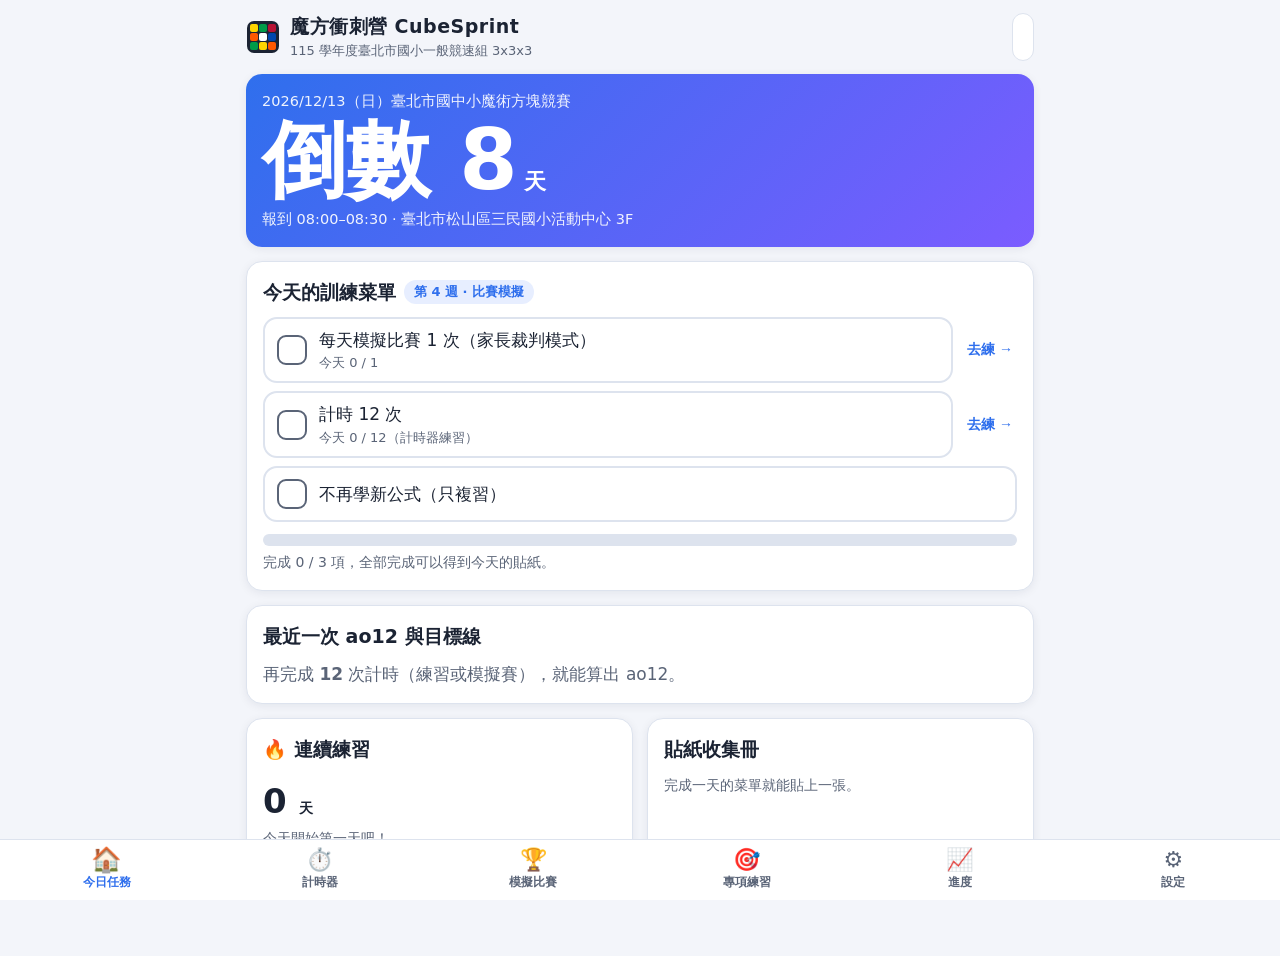
==== commit 9c2d5117: "CubeSprint: add cross-device sync with a family sync code" ====
--- a/cubesprint/index.html
+++ b/cubesprint/index.html
@@ -177,7 +177,8 @@
 <body>
 <header class="top">
   <svg class="logo" viewBox="0 0 34 34" aria-hidden="true"><rect x="1" y="1" width="32" height="32" rx="7" fill="#1b2333"/><g><rect x="4" y="4" width="8" height="8" rx="2" fill="#ffd500"/><rect x="13" y="4" width="8" height="8" rx="2" fill="#009b48"/><rect x="22" y="4" width="8" height="8" rx="2" fill="#b71234"/><rect x="4" y="13" width="8" height="8" rx="2" fill="#ff5800"/><rect x="13" y="13" width="8" height="8" rx="2" fill="#ffffff"/><rect x="22" y="13" width="8" height="8" rx="2" fill="#0046ad"/><rect x="4" y="22" width="8" height="8" rx="2" fill="#009b48"/><rect x="13" y="22" width="8" height="8" rx="2" fill="#ffd500"/><rect x="22" y="22" width="8" height="8" rx="2" fill="#ff5800"/></g></svg>
-  <div><h1>魔方衝刺營 CubeSprint</h1><div class="sub">115 學年度臺北市國小一般競速組 3x3x3</div></div>
+  <div style="flex:1;min-width:0"><h1>魔方衝刺營 CubeSprint</h1><div class="sub">115 學年度臺北市國小一般競速組 3x3x3</div></div>
+  <button class="btn sm" id="syncChip" type="button" hidden data-act="go" data-to="settings" style="flex:none;font-size:13px;padding:4px 10px"></button>
 </header>
 <div id="banner" hidden><div class="inner" id="bannerText"></div></div>
 <main>
@@ -340,7 +341,7 @@
   }
 
   /* ---------- 資料格式 ---------- */
-  function defaultDB() { return { app: 'CubeSprint', version: 1, solves: [], mockSessions: [], planChecks: [], algStatus: [], drills: [], settings: Object.assign({}, DEFAULT_SETTINGS), practiceSession: null }; }
+  function defaultDB() { return { app: 'CubeSprint', version: 1, solves: [], mockSessions: [], planChecks: [], algStatus: [], drills: [], settings: Object.assign({}, DEFAULT_SETTINGS), settings_u: 0, deleted: {}, practiceSession: null }; }
   const PEN = ['none', '+2', 'DNF'], MODES = ['practice', 'mock', 'drill'];
   function normalizeDB(o) {
     if (!o || typeof o !== 'object' || Array.isArray(o)) throw new Error('檔案內容不是 CubeSprint 的資料格式');
@@ -364,7 +365,51 @@
       for (const k of Object.keys(DEFAULT_SETTINGS)) if (o.settings[k] !== undefined && typeof o.settings[k] === typeof DEFAULT_SETTINGS[k]) d.settings[k] = o.settings[k];
     }
     if (o.practiceSession && typeof o.practiceSession === 'object') d.practiceSession = Object.assign({}, o.practiceSession);
+    if (typeof o.settings_u === 'number') d.settings_u = o.settings_u;
+    if (o.deleted && typeof o.deleted === 'object' && !Array.isArray(o.deleted)) for (const k of Object.keys(o.deleted)) if (typeof o.deleted[k] === 'number') d.deleted[k] = o.deleted[k];
     return d;
+  }
+
+  /* ---------- 跨裝置合併 ---------- */
+  // 以 id 聯集；同一筆兩邊都有時取 u（最後修改時間）較新的；deleted 為刪除標記（id → 時間）
+  function mergeDB(local, remote) {
+    const L = normalizeDB(local);
+    let R; try { R = normalizeDB(remote); } catch (e) { R = defaultDB(); }
+    const out = defaultDB();
+    const del = Object.assign({}, R.deleted);
+    for (const k of Object.keys(L.deleted)) del[k] = Math.max(del[k] || 0, L.deleted[k]);
+    out.deleted = del;
+    const byId = (la, ra, tkey) => {
+      const m = new Map();
+      for (const x of ra) if (x.id != null) m.set(x.id, x);
+      for (const x of la) { if (x.id == null) continue; const o = m.get(x.id); if (!o || (x.u || 0) >= (o.u || 0)) m.set(x.id, x); }
+      return Array.from(m.values()).filter(x => !del[x.id]).sort((a, b) => (Date.parse(a[tkey]) || 0) - (Date.parse(b[tkey]) || 0) || (a.id < b.id ? -1 : a.id > b.id ? 1 : 0));
+    };
+    out.solves = byId(L.solves, R.solves, 'timestamp');
+    out.drills = byId(L.drills, R.drills, 'timestamp');
+    out.mockSessions = byId(L.mockSessions, R.mockSessions, 'date');
+    const pc = new Map();
+    for (const p of R.planChecks) if (p.date) pc.set(p.date, p);
+    for (const p of L.planChecks) {
+      if (!p.date) continue; const o = pc.get(p.date);
+      if (!o || (p.u || 0) > (o.u || 0)) pc.set(p.date, p);
+      else if ((p.u || 0) === (o.u || 0)) pc.set(p.date, Object.assign({}, p, { items_done: Array.from(new Set(o.items_done.concat(p.items_done))) }));
+    }
+    out.planChecks = Array.from(pc.values()).sort((a, b) => (a.date < b.date ? -1 : 1));
+    const as = new Map();
+    for (const a of R.algStatus) if (a.alg_id) as.set(a.alg_id, a);
+    for (const a of L.algStatus) { if (!a.alg_id) continue; const o = as.get(a.alg_id); if (!o || (a.u || 0) >= (o.u || 0)) as.set(a.alg_id, a); }
+    out.algStatus = Array.from(as.values()).sort((a, b) => (a.alg_id < b.alg_id ? -1 : 1));
+    if (R.settings_u > L.settings_u) { out.settings = Object.assign({}, R.settings, { theme: L.settings.theme }); out.settings_u = R.settings_u; }
+    else { out.settings = Object.assign({}, L.settings); out.settings_u = L.settings_u; }
+    out.practiceSession = L.practiceSession;
+    return out;
+  }
+  // 依鍵名排序的 JSON（資料庫 jsonb 會改變鍵的順序，比較時用）
+  function canon(v) {
+    if (Array.isArray(v)) return '[' + v.map(canon).join(',') + ']';
+    if (v && typeof v === 'object') return '{' + Object.keys(v).filter(k => v[k] !== undefined).sort().map(k => JSON.stringify(k) + ':' + canon(v[k])).join(',') + '}';
+    return JSON.stringify(v === undefined ? null : v);
   }
 
   /* ---------- csTimer 匯入 ---------- */
@@ -584,12 +629,23 @@
     db.mockSessions.push({ id: 'm1', date: db.solves[0].timestamp, round: 'prelim', attempts: ['s0', 's1'], best_ms: 8000 });
     const out1 = JSON.stringify(db); const back = normalizeDB(JSON.parse(out1)); const out2 = JSON.stringify(back);
     add('匯出後再匯入：筆數與數值完全一致（30 筆樣本）', out1 === out2 && back.solves.length === 30, out1 === out2 ? '匯出內容與再匯出內容逐字相同' : '內容不同');
+    // 跨裝置合併
+    const mk = (id, t, pen, u) => ({ id, timestamp: '2026-11-1' + t + 'T10:00:00.000Z', scramble: '', ms: 15000, penalty: pen, mode: 'practice', session_id: 'x', u });
+    const A = defaultDB(), B = defaultDB();
+    A.solves = [mk('a', 3, 'none'), mk('b', 4, 'none'), mk('d', 6, 'none')];
+    B.solves = [mk('b', 4, '+2', 2000), mk('c', 5, 'none'), mk('d', 6, 'none')];
+    A.solves.pop(); A.deleted = { d: 3000 };
+    A.planChecks = [{ date: '2026-11-13', items_done: ['w1-0'], u: 10 }]; B.planChecks = [{ date: '2026-11-13', items_done: ['w1-0', 'w1-1'], u: 20 }];
+    const ab = mergeDB(A, B), ba = mergeDB(B, A);
+    const ids = ab.solves.map(s => s.id).join(',');
+    const okM = canon(Object.assign({}, ab, { practiceSession: null })) === canon(Object.assign({}, ba, { practiceSession: null })) && ids === 'a,b,c' && ab.solves[1].penalty === '+2' && ab.planChecks[0].items_done.length === 2;
+    add('跨裝置合併：兩台各自新增、修改、刪除後合併結果一致且不遺失', okM, '合併後成績 ' + ids + '；較新的 +2 修改保留；已刪除的不會復活');
     return R;
   }
 
   return { COMP_DATE, INSPECTION_MS, PLUS2_MS, LIMIT_MS, TARGETS, REF_POINTS, DEFAULT_SETTINGS, PLAN, ALGS,
     genScramble, checkScramble, eff, aoN, bestAoN, bestOf, meanValid, inspectionPenalty, runLimit, roundBest, estimateRank, bootstrap,
-    localDate, daysBetween, dow, addDays, planForDate, defaultDB, normalizeDB, parseCsTimer,
+    localDate, daysBetween, dow, addDays, planForDate, defaultDB, normalizeDB, mergeDB, canon, parseCsTimer,
     solved, applyAlg, invertAlg, pllSignature, classifyOLL, f2lIntact, topOriented, verifyAlg, verifyAll, caseState, colorMap, selfTest };
 })();
 /*CORE-END*/
@@ -619,17 +675,116 @@
       return CS.defaultDB();
     }
   }
-  function save() {
+  function saveLocal() {
     if (!storageOK) return;
     try { window.localStorage.setItem(KEY, JSON.stringify(DB)); }
     catch (e) { storageOK = false; storageNote = '⚠️ 存檔失敗（可能空間已滿或被封鎖），之後的資料不會被保存，請先到「設定」匯出備份。'; showBanner(); }
   }
-  function showBanner() { const b = $('#banner'); if (!storageOK) { $('#bannerText').textContent = storageNote; b.hidden = false; } else b.hidden = true; }
+  function save() { saveLocal(); if (typeof schedulePush === 'function') schedulePush(); }
+  function showBanner() {
+    const b = $('#banner');
+    if (!storageOK) { $('#bannerText').textContent = storageNote + (SYNC && SYNC.code ? '（已開啟跨裝置同步：成績仍會存到雲端）' : ''); b.hidden = false; } else b.hidden = true;
+  }
 
   let DB = loadDB();
   const S = () => DB.settings;
   const ALGV = CS.verifyAll();
   const ALGS_OK = CS.ALGS.filter(a => ALGV[a.id].ok);
+
+  /* ================= 跨裝置同步（Supabase，只透過 cs_create / cs_pull / cs_push 三個資料庫函式） ================= */
+  const SB_URL = 'https://vbqglkkkvsnuobbbysfk.supabase.co';
+  const SB_KEY = 'sb_publishable_wZl0mw0Hn18udcHJOFHg4w_BMkWvyrw'; // publishable key，可公開
+  const SYNC_KEY = 'cubesprint_sync';
+  let SYNC = (() => { try { const o = JSON.parse(window.localStorage.getItem(SYNC_KEY) || 'null'); if (o && typeof o.code === 'string') return o; } catch (e) { } return { code: '', version: 0, last: 0 }; })();
+  let syncState = SYNC.code ? 'idle' : 'off', syncMsg = '', syncBusy = false, syncAgain = false, pushTimer = 0;
+  function saveSync() { try { if (SYNC.code) window.localStorage.setItem(SYNC_KEY, JSON.stringify(SYNC)); else window.localStorage.removeItem(SYNC_KEY); } catch (e) { } }
+  const cleanCode = c => String(c || '').toUpperCase().replace(/[^0-9A-Z]/g, '');
+  const fmtCode = c => cleanCode(c).replace(/(.{4})(?=.)/g, '$1-');
+  async function rpc(fn, args, keepalive) {
+    const r = await fetch(SB_URL + '/rest/v1/rpc/' + fn, { method: 'POST', headers: { apikey: SB_KEY, 'Content-Type': 'application/json' }, body: JSON.stringify(args || {}), keepalive: !!keepalive });
+    const t = await r.text(); let j = null; try { j = JSON.parse(t); } catch (e) { }
+    if (!r.ok) { const e = new Error((j && j.message) || ('HTTP ' + r.status)); e.code = j && j.message; throw e; }
+    return j;
+  }
+  function syncPayload() { const d = Object.assign({}, DB); delete d.practiceSession; return d; }
+  function setSync(st, msg) {
+    syncState = st; syncMsg = msg || '';
+    const el = $('#syncChip');
+    if (el) {
+      const ic = { off: '', idle: '☁️ 同步', syncing: '⏳ 同步中', ok: '☁️ 已同步', err: '⚠️ 同步失敗', offline: '📴 離線' };
+      el.hidden = !SYNC.code; el.textContent = ic[st] || ''; el.title = syncMsg;
+    }
+    const s = $('#syncStatus'); if (s) s.innerHTML = syncStatusHTML();
+  }
+  function syncStatusHTML() {
+    if (syncState === 'syncing') return '⏳ 同步中…';
+    if (syncState === 'err') return '<span style="color:var(--bad)">⚠️ ' + esc(syncMsg || '同步失敗') + '</span>';
+    if (syncState === 'offline') return '📴 目前離線，連上網路後會自動同步';
+    return SYNC.last ? '☁️ 最後同步：' + new Date(SYNC.last).toLocaleString('zh-TW', { hour12: false }) : '尚未同步';
+  }
+  function syncErrText(e) {
+    const m = (e && (e.code || e.message)) || '';
+    if (m === 'BAD_CODE') return '找不到這組同步碼，請確認有沒有打錯';
+    if (m === 'TOO_LARGE') return '資料太大，無法同步（請匯出備份後聯絡製作者）';
+    if (/Failed to fetch|NetworkError|network|Load failed/i.test(m)) return '連不上雲端，請檢查網路';
+    return '同步時發生問題：' + m;
+  }
+  async function syncNow() {
+    if (!SYNC.code) return false;
+    if (syncBusy) { syncAgain = true; return false; }
+    if (navigator.onLine === false) { setSync('offline'); return false; }
+    syncBusy = true; clearTimeout(pushTimer); pushTimer = 0; setSync('syncing');
+    let ok = false;
+    try {
+      for (let attempt = 0; attempt < 4; attempt++) {
+        const r = await rpc('cs_pull', { p_code: SYNC.code });
+        const before = JSON.stringify(DB);
+        const merged = CS.mergeDB(DB, r.data);
+        const changedLocal = JSON.stringify(merged) !== before;
+        DB = merged; saveLocal();
+        const remoteHasData = r.data && Array.isArray(r.data.solves);
+        if (!remoteHasData || CS.canon(syncPayload()) !== CS.canon(r.data)) {
+          try { const p = await rpc('cs_push', { p_code: SYNC.code, p_data: syncPayload(), p_version: r.version }); SYNC.version = p.version; }
+          catch (e) { if (e.code === 'CONFLICT') continue; throw e; }
+        } else SYNC.version = r.version;
+        SYNC.last = Date.now(); saveSync(); ok = true;
+        if (changedLocal) afterRemoteChange();
+        break;
+      }
+      setSync(ok ? 'ok' : 'err', ok ? '' : '另一台裝置同時在存檔，請稍後再按一次「立即同步」');
+    } catch (e) {
+      setSync(navigator.onLine === false ? 'offline' : 'err', syncErrText(e));
+      if (e.code === 'BAD_CODE') throw e;
+    } finally {
+      syncBusy = false;
+      if (syncAgain) { syncAgain = false; setTimeout(() => syncNow().catch(() => { }), 300); }
+    }
+    return ok;
+  }
+  function afterRemoteChange() { probCache = null; applyTheme(); if (!T.busy() && !modalOpen()) render(); }
+  function schedulePush() { if (!SYNC.code) return; clearTimeout(pushTimer); pushTimer = setTimeout(() => syncNow().catch(() => { }), 2500); }
+  function flushBeacon() {
+    if (!SYNC.code || !pushTimer) return;
+    clearTimeout(pushTimer); pushTimer = 0;
+    try { navigator.sendBeacon(SB_URL + '/rest/v1/rpc/cs_push?apikey=' + encodeURIComponent(SB_KEY), new Blob([JSON.stringify({ p_code: SYNC.code, p_data: syncPayload(), p_version: SYNC.version })], { type: 'application/json' })); } catch (e) { }
+  }
+  async function syncCreate() {
+    setSync('syncing');
+    try {
+      const r = await rpc('cs_create', {});
+      SYNC = { code: r.code, version: 0, last: 0 }; saveSync();
+      await syncNow();
+      return true;
+    } catch (e) { SYNC = { code: '', version: 0, last: 0 }; saveSync(); setSync('err', syncErrText(e)); toast(syncErrText(e)); return false; }
+  }
+  async function syncJoin(code) {
+    const c = cleanCode(code);
+    if (c.length !== 12) { toast('同步碼是 12 個英文或數字'); return false; }
+    const old = SYNC; SYNC = { code: c, version: 0, last: 0 };
+    try { await syncNow(); if (syncState !== 'ok') throw new Error(syncMsg); saveSync(); return true; }
+    catch (e) { const msg = e.code ? syncErrText(e) : (syncMsg || syncErrText(e)); SYNC = old.code ? old : { code: '', version: 0, last: 0 }; saveSync(); toast(msg); setSync(SYNC.code ? 'err' : 'off', msg); return false; }
+  }
+  function syncDisconnect() { clearTimeout(pushTimer); pushTimer = 0; SYNC = { code: '', version: 0, last: 0 }; saveSync(); setSync('off'); }
 
   /* ================= 小工具 ================= */
   function fmt(ms) { if (ms === null || ms === undefined) return '—'; if (ms === Infinity) return 'DNF'; return (Math.floor(ms / 10) / 100).toFixed(2); }
@@ -911,7 +1066,7 @@
       const pc = planCheck(ds, false) || { items_done: [] };
       const cnt = dayCounts(ds);
       let changed = false;
-      for (const it of pl.items) if (it.auto && cnt[it.auto.type] >= it.auto.n && pc.items_done.indexOf(it.id) < 0) { const p = planCheck(ds, true); p.items_done.push(it.id); changed = true; }
+      for (const it of pl.items) if (it.auto && cnt[it.auto.type] >= it.auto.n && pc.items_done.indexOf(it.id) < 0) { const p = planCheck(ds, true); p.items_done.push(it.id); p.u = Date.now(); changed = true; }
       if (changed) save();
       const done = (planCheck(ds, false) || { items_done: [] }).items_done;
       const nDone = pl.items.filter(it => done.indexOf(it.id) >= 0).length;
@@ -948,6 +1103,7 @@
   ACT.plan = el => {
     const ds = today(); const p = planCheck(ds, true); const id = el.dataset.id; const i = p.items_done.indexOf(id);
     if (i >= 0) p.items_done.splice(i, 1); else { p.items_done.push(id); }
+    p.u = Date.now();
     save(); renderHome();
     const pl = CS.planForDate(ds);
     if (i < 0 && pl.items && pl.items.every(it => p.items_done.indexOf(it.id) >= 0)) { confetti(); toast('今天的菜單全部完成！' + sticker('day' + ds)); }
@@ -1020,8 +1176,8 @@
   function stat(k, v) { return '<div class="stat"><div class="k">' + k + '</div><div class="v num">' + esc(v) + '</div></div>'; }
   ACT.newScr = () => { curScramble = CS.genScramble(); renderTimer(); };
   ACT.newSession = async () => { if (await ask('要開始新的一場嗎？舊的成績會保留在進度頁。', '開新場次')) { DB.practiceSession = { id: 'p-' + uid(), date: today() }; save(); renderTimer(); } };
-  ACT.pen = el => { const s = DB.solves.find(x => x.id === el.dataset.id); if (!s) return; s.penalty = s.penalty === el.dataset.p ? 'none' : el.dataset.p; save(); render(); };
-  ACT.del = async el => { if (await ask('確定要刪除這次成績嗎？', '刪除', true)) { DB.solves = DB.solves.filter(x => x.id !== el.dataset.id); save(); render(); } };
+  ACT.pen = el => { const s = DB.solves.find(x => x.id === el.dataset.id); if (!s) return; s.penalty = s.penalty === el.dataset.p ? 'none' : el.dataset.p; s.u = Date.now(); save(); render(); };
+  ACT.del = async el => { if (await ask('確定要刪除這次成績嗎？', '刪除', true)) { DB.solves = DB.solves.filter(x => x.id !== el.dataset.id); DB.deleted[el.dataset.id] = Date.now(); save(); render(); } };
 
   /* ================= 模擬比賽 ================= */
   let MK = null;
@@ -1146,7 +1302,7 @@
   /* ================= 專項練習 ================= */
   const DR = { sub: 'cross', cross: { variant: 'cross', scr: CS.genScramble(), pending: null }, slow: { pending: null, on: false, scr: CS.genScramble() }, alg: { set: 'PLL', quiz: null, includeUnknown: false, showAlg: false, last: null } };
   function algStatus(id) { const r = DB.algStatus.find(x => x.alg_id === id); return r ? r.status : 'unknown'; }
-  function setAlgStatus(id, st) { const r = DB.algStatus.find(x => x.alg_id === id); if (r) r.status = st; else DB.algStatus.push({ alg_id: id, status: st }); save(); }
+  function setAlgStatus(id, st) { const r = DB.algStatus.find(x => x.alg_id === id); if (r) { r.status = st; r.u = Date.now(); } else DB.algStatus.push({ alg_id: id, status: st, u: Date.now() }); save(); }
   function drillCtx() {
     if (DR.sub === 'cross') return {
       label: DR.cross.variant === 'cross' ? '十字觀察練習' : '十字＋第一組 F2L', inspection: true, enforce: false, hideable: false,
@@ -1249,7 +1405,7 @@
   function bindSlow() {
     const r = $('#bpm'); if (!r) return;
     r.oninput = () => { $('#bpmV').textContent = r.value; };
-    r.onchange = () => { DB.settings.bpm = +r.value; save(); if (DR.slow.on) metroStart(); };
+    r.onchange = () => { DB.settings.bpm = +r.value; DB.settings_u = Date.now(); save(); if (DR.slow.on) metroStart(); };
   }
   ACT.metro = () => { if (DR.slow.on) metroStop(); else metroStart(); renderDrills(); };
   ACT.slowSave = el => {
@@ -1403,7 +1559,7 @@
       '<tr><td>公式計時</td><td class="num">' + al.length + '</td><td class="num">' + fmtAvg(CS.meanValid(al.map(d => d.penalty === 'DNF' ? Infinity : d.ms))) + '</td><td>會 ' + DB.algStatus.filter(a => a.status === 'know').length + ' 個公式</td></tr></table></div>';
     $('#page-progress').innerHTML = h;
     const nf = $('#nf');
-    if (nf) nf.onchange = () => { let v = parseFloat(nf.value); if (!(v >= 1 && v <= 1.5)) { toast('緊張係數請填 1.00 到 1.50'); nf.value = S().nerve_factor.toFixed(2); return; } DB.settings.nerve_factor = Math.round(v * 100) / 100; save(); probCache = null; renderProgress(); };
+    if (nf) nf.onchange = () => { let v = parseFloat(nf.value); if (!(v >= 1 && v <= 1.5)) { toast('緊張係數請填 1.00 到 1.50'); nf.value = S().nerve_factor.toFixed(2); return; } DB.settings.nerve_factor = Math.round(v * 100) / 100; DB.settings_u = Date.now(); save(); probCache = null; renderProgress(); };
   }
 
   /* ================= 設定與資料 ================= */
@@ -1425,11 +1581,11 @@
     h += '<div class="card"><h2>系統自我檢查</h2><p class="small" style="margin-top:0">逐條檢查打亂、平均、觀察罰則、2 分鐘上限、公式驗證、機率與匯出入。</p><button class="btn" data-act="selftest">▶️ 執行自我檢查</button><div id="testOut" style="margin-top:10px"></div></div>';
     h += '<div class="card"><h2>清除全部資料</h2><p class="small" style="margin-top:0">會刪除這台裝置上所有成績、模擬賽、勾選紀錄和設定，<b>無法復原</b>。建議先匯出。</p><button class="btn danger" data-act="wipe">清除全部資料…</button></div>';
     h += '<div class="card small muted"><b>比賽資訊</b>：臺北市 115 學年度國中小學科學與創新教育實施計畫 子計畫 5 魔術方塊創新學習競賽，國小一般競速組 3x3x3。初賽兩轉取最快、前 50 名晉級決賽；決賽兩轉取最快排名；第 1–6 名優勝、第 7–30 名優等。磁力或非磁力方塊皆可，禁用藍牙方塊，需標準配色。<br>目標線使用家長提供的 114 學年度國小組決賽成績（第 1 名 9.08、第 6 名 11.62、第 30 名 16.48、第 48 名 22.43）。</div>';
-    $('#page-settings').innerHTML = h;
+    $('#page-settings').innerHTML = syncCardHTML() + h;
     $('#theme').value = s.theme;
     $('#theme').onchange = e => { DB.settings.theme = e.target.value; save(); applyTheme(); };
-    $('#nf2').onchange = e => { const v = parseFloat(e.target.value); if (!(v >= 1 && v <= 1.5)) { toast('緊張係數請填 1.00 到 1.50'); e.target.value = S().nerve_factor.toFixed(2); return; } DB.settings.nerve_factor = Math.round(v * 100) / 100; save(); probCache = null; toast('已更新緊張係數'); };
-    $$('[data-set]').forEach(i => i.onchange = () => { DB.settings[i.dataset.set] = i.checked; save(); });
+    $('#nf2').onchange = e => { const v = parseFloat(e.target.value); if (!(v >= 1 && v <= 1.5)) { toast('緊張係數請填 1.00 到 1.50'); e.target.value = S().nerve_factor.toFixed(2); return; } DB.settings.nerve_factor = Math.round(v * 100) / 100; DB.settings_u = Date.now(); save(); probCache = null; toast('已更新緊張係數'); };
+    $$('[data-set]').forEach(i => i.onchange = () => { DB.settings[i.dataset.set] = i.checked; DB.settings_u = Date.now(); save(); });
     $('#impFile').onchange = e => { const f = e.target.files[0]; e.target.value = ''; if (f) readFile(f, importBackup); };
     $('#csFile').onchange = e => { const f = e.target.files[0]; e.target.value = ''; if (f) readFile(f, importCsTimer); };
   }
@@ -1441,6 +1597,65 @@
     r.readAsText(f);
   }
   ACT.closeModal = () => closeModal();
+
+  /* 跨裝置同步：設定頁卡片 */
+  function syncLink() { return location.origin + location.pathname + '#sync=' + fmtCode(SYNC.code); }
+  function syncCardHTML() {
+    let h = '<div class="card"><h2>☁️ 跨裝置同步</h2>';
+    if (!SYNC.code) {
+      h += '<p class="small" style="margin-top:0">讓平板、手機、電腦用同一份成績。第一台裝置按「建立同步碼」，其他裝置輸入同一組同步碼就會自動合併，<b>兩邊原本的成績都會保留</b>。</p>' +
+        '<button class="btn primary" style="width:100%" data-act="syncCreate">建立同步碼（第一台裝置）</button>' +
+        '<div class="row" style="margin-top:10px"><input type="text" id="syncIn" class="grow mono" placeholder="輸入同步碼，例如 AB2C-D3EF-GH4J" autocomplete="off" autocapitalize="characters" spellcheck="false" style="min-width:0;flex:1"><button class="btn" data-act="syncJoin">連接</button></div>' +
+        '<p class="tiny muted">需要網路；沒有網路時照常練習，連上後再同步。資料存在雲端資料庫，只用同步碼辨識，不需要帳號或姓名。</p>';
+    } else {
+      h += '<p class="small" style="margin-top:0">這台裝置已開啟同步。在其他裝置的「設定」輸入這組同步碼：</p>' +
+        '<div class="scramble mono" style="text-align:center;font-size:26px;letter-spacing:2px">' + esc(fmtCode(SYNC.code)) + '</div>' +
+        '<div class="row" style="margin-top:8px"><button class="btn grow" data-act="syncCopy">📋 複製同步碼</button><button class="btn grow" data-act="syncCopyLink">🔗 複製連結</button></div>' +
+        '<p class="small" id="syncStatus" style="margin:10px 0">' + syncStatusHTML() + '</p>' +
+        '<div class="row"><button class="btn primary grow" data-act="syncNow">🔄 立即同步</button><button class="btn grow" data-act="syncOff">取消這台的同步</button></div>' +
+        '<p class="tiny muted">同步碼就像家裡的鑰匙：拿到的人都能看到並修改成績，只分享給家人。練習時每次存檔後約 3 秒自動上傳，打開網頁或切回來時自動下載。</p>';
+    }
+    return h + '</div>';
+  }
+  async function copyText(t, okMsg) {
+    try { await navigator.clipboard.writeText(t); toast(okMsg); }
+    catch (e) { openModal('<h2>請手動複製</h2><input type="text" readonly value="' + esc(t) + '" style="width:100%" id="cpIn"><div class="row" style="margin-top:12px"><button class="btn primary grow" data-act="closeModal">好了</button></div>', m => { const i = $('#cpIn', m); i.focus(); i.select(); }); }
+  }
+  ACT.syncCreate = async el => {
+    el.disabled = true;
+    if (await syncCreate()) {
+      renderSettings();
+      openModal('<h2>☁️ 同步碼建立好了</h2><div class="scramble mono" style="text-align:center;font-size:28px;letter-spacing:2px">' + esc(fmtCode(SYNC.code)) + '</div><p>在另一台裝置打開 CubeSprint →「設定」→ 輸入這組同步碼，或用「複製連結」傳給自己（例如 LINE 給自己），在另一台點開連結。</p><p class="small muted">目前的 ' + DB.solves.length + ' 筆成績已上傳。</p><div class="row"><button class="btn grow" data-act="syncCopyLink">🔗 複製連結</button><button class="btn primary grow" data-act="closeModal">知道了</button></div>');
+    } else el.disabled = false;
+  };
+  ACT.syncJoin = async el => {
+    const v = ($('#syncIn') || {}).value || '';
+    el.disabled = true;
+    const before = DB.solves.length;
+    const ok = await syncJoin(v);
+    if (ok) { renderSettings(); toast('已連接！合併後共 ' + DB.solves.length + ' 筆成績（原本這台 ' + before + ' 筆）', 4000); }
+    else el.disabled = false;
+  };
+  ACT.syncNow = async () => { try { await syncNow(); } catch (e) { } if (syncState === 'ok') toast('同步完成'); };
+  ACT.syncCopy = () => copyText(fmtCode(SYNC.code), '已複製同步碼');
+  ACT.syncCopyLink = () => copyText(syncLink(), '已複製連結，傳到另一台裝置點開即可');
+  ACT.syncOff = async () => {
+    if (await ask('取消這台裝置的同步嗎？這台和雲端的成績都會保留，之後輸入同步碼可以再連回來。', '取消同步')) { syncDisconnect(); renderSettings(); toast('這台裝置已取消同步'); }
+  };
+  function checkSyncLink(hash) {
+    const m = (hash || '').match(/^#sync=([0-9A-Za-z-]{12,20})$/);
+    if (!m) return false;
+    const code = cleanCode(m[1]);
+    try { history.replaceState(null, '', '#settings'); } catch (e) { }
+    if (SYNC.code === code) { toast('這台裝置已經連上這組同步碼'); return true; }
+    const msg = SYNC.code ? '這台裝置目前連著另一組同步碼。要改連 ' + fmtCode(code) + ' 嗎？兩邊成績會合併。' : '要用同步碼 ' + fmtCode(code) + ' 連接這台裝置嗎？這台原本的成績會和雲端合併，不會刪除。';
+    ask(msg, '連接').then(async yes => {
+      if (!yes) return;
+      const before = DB.solves.length;
+      if (await syncJoin(code)) { if (page === 'settings') renderSettings(); toast('已連接！合併後共 ' + DB.solves.length + ' 筆成績（原本這台 ' + before + ' 筆）', 4000); }
+    });
+    return true;
+  }
   ACT.export = () => {
     const out = Object.assign({ exported_at: new Date().toISOString(), storage_key: KEY }, DB);
     const blob = new Blob([JSON.stringify(out, null, 2)], { type: 'application/json' });
@@ -1459,7 +1674,7 @@
       '<tr><td>專項練習</td><td class="num">' + data.drills.length + '</td><td class="num">' + DB.drills.length + '</td></tr>' +
       '<tr><td>每日勾選</td><td class="num">' + data.planChecks.length + '</td><td class="num">' + DB.planChecks.length + '</td></tr>' +
       '<tr><td>公式狀態</td><td class="num">' + data.algStatus.length + '</td><td class="num">' + DB.algStatus.length + '</td></tr></table>' +
-      '<p><b>匯入會用檔案內容取代目前全部資料。</b></p><div class="row"><button class="btn grow" data-act="closeModal">取消</button><button class="btn primary grow" id="impGo">確認匯入</button></div>', m => {
+      '<p><b>匯入會用檔案內容取代目前全部資料。</b>' + (SYNC.code ? '<br><span class="small">（已開啟跨裝置同步：匯入後會再和雲端資料合併。）</span>' : '') + '</p><div class="row"><button class="btn grow" data-act="closeModal">取消</button><button class="btn primary grow" id="impGo">確認匯入</button></div>', m => {
         $('#impGo', m).onclick = () => { DB = data; save(); closeModal(); applyTheme(); toast('匯入完成：' + DB.solves.length + ' 筆成績'); render(); };
       });
   }
@@ -1500,12 +1715,12 @@
   };
   ACT.wipe = () => {
     const WORD = '清除全部資料';
-    openModal('<h2>清除全部資料</h2><p>這個動作<b>無法復原</b>。請輸入「<b>' + WORD + '</b>」確認：</p><input type="text" id="wipeIn" autocomplete="off" style="width:100%" autofocus><div class="row" style="margin-top:12px"><button class="btn grow" data-act="closeModal">取消</button><button class="btn danger grow" id="wipeGo" disabled>清除</button></div>', m => {
+    openModal('<h2>清除全部資料</h2><p>這個動作<b>無法復原</b>。' + (SYNC.code ? '這台裝置也會取消同步，<b>雲端和其他裝置的資料不會被刪除</b>。' : '') + '請輸入「<b>' + WORD + '</b>」確認：</p><input type="text" id="wipeIn" autocomplete="off" style="width:100%" autofocus><div class="row" style="margin-top:12px"><button class="btn grow" data-act="closeModal">取消</button><button class="btn danger grow" id="wipeGo" disabled>清除</button></div>', m => {
       const i = $('#wipeIn', m), b = $('#wipeGo', m);
       i.oninput = () => { b.disabled = i.value.trim() !== WORD; };
       b.onclick = () => {
         if (i.value.trim() !== WORD) return;
-        DB = CS.defaultDB(); MK = null; probCache = null;
+        DB = CS.defaultDB(); MK = null; probCache = null; syncDisconnect();
         try { window.localStorage.removeItem(KEY); } catch (e) { }
         if (!storageOK && storageAvailable()) { storageOK = true; storageNote = ''; }
         save(); showBanner(); applyTheme(); closeModal(); toast('已清除全部資料'); render();
@@ -1517,10 +1732,25 @@
   document.addEventListener('keydown', e => { if (e.key === 'Escape' && modalOpen()) closeModal(); });
   $('#modal').addEventListener('click', e => { if (e.target.id === 'modal') closeModal(); });
   applyTheme(); showBanner();
-  window.addEventListener('hashchange', () => { const h = (location.hash || '').slice(1); if (PAGES.indexOf(h) >= 0 && h !== page) go(h); });
+  window.addEventListener('hashchange', () => {
+    if (/^#sync=/.test(location.hash)) { const hh = location.hash; go('settings'); checkSyncLink(hh); return; }
+    const h = (location.hash || '').slice(1); if (PAGES.indexOf(h) >= 0 && h !== page) go(h);
+  });
   const h0 = (location.hash || '').slice(1);
-  go(PAGES.indexOf(h0) >= 0 ? h0 : 'home');
-  window.CubeSprint = { CS, T, get DB() { return DB; }, get storageOK() { return storageOK; } };
+  const viaLink = /^sync=/.test(h0);
+  go(viaLink ? 'settings' : (PAGES.indexOf(h0) >= 0 ? h0 : 'home'));
+  setSync(SYNC.code ? 'idle' : 'off'); showBanner();
+  if (viaLink) checkSyncLink('#' + h0);
+  else if (SYNC.code) syncNow().catch(() => { });
+  document.addEventListener('visibilitychange', () => {
+    if (document.visibilityState === 'hidden') flushBeacon();
+    else if (SYNC.code && !T.busy()) syncNow().catch(() => { });
+  });
+  window.addEventListener('pagehide', flushBeacon);
+  window.addEventListener('online', () => { if (SYNC.code) syncNow().catch(() => { }); });
+  window.addEventListener('offline', () => { if (SYNC.code) setSync('offline'); });
+  setInterval(() => { if (SYNC.code && document.visibilityState === 'visible' && !T.busy() && !syncBusy) syncNow().catch(() => { }); }, 90000);
+  window.CubeSprint = { CS, T, get DB() { return DB; }, get storageOK() { return storageOK; }, get SYNC() { return SYNC; }, syncNow };
 })();
 </script>
 </body>
